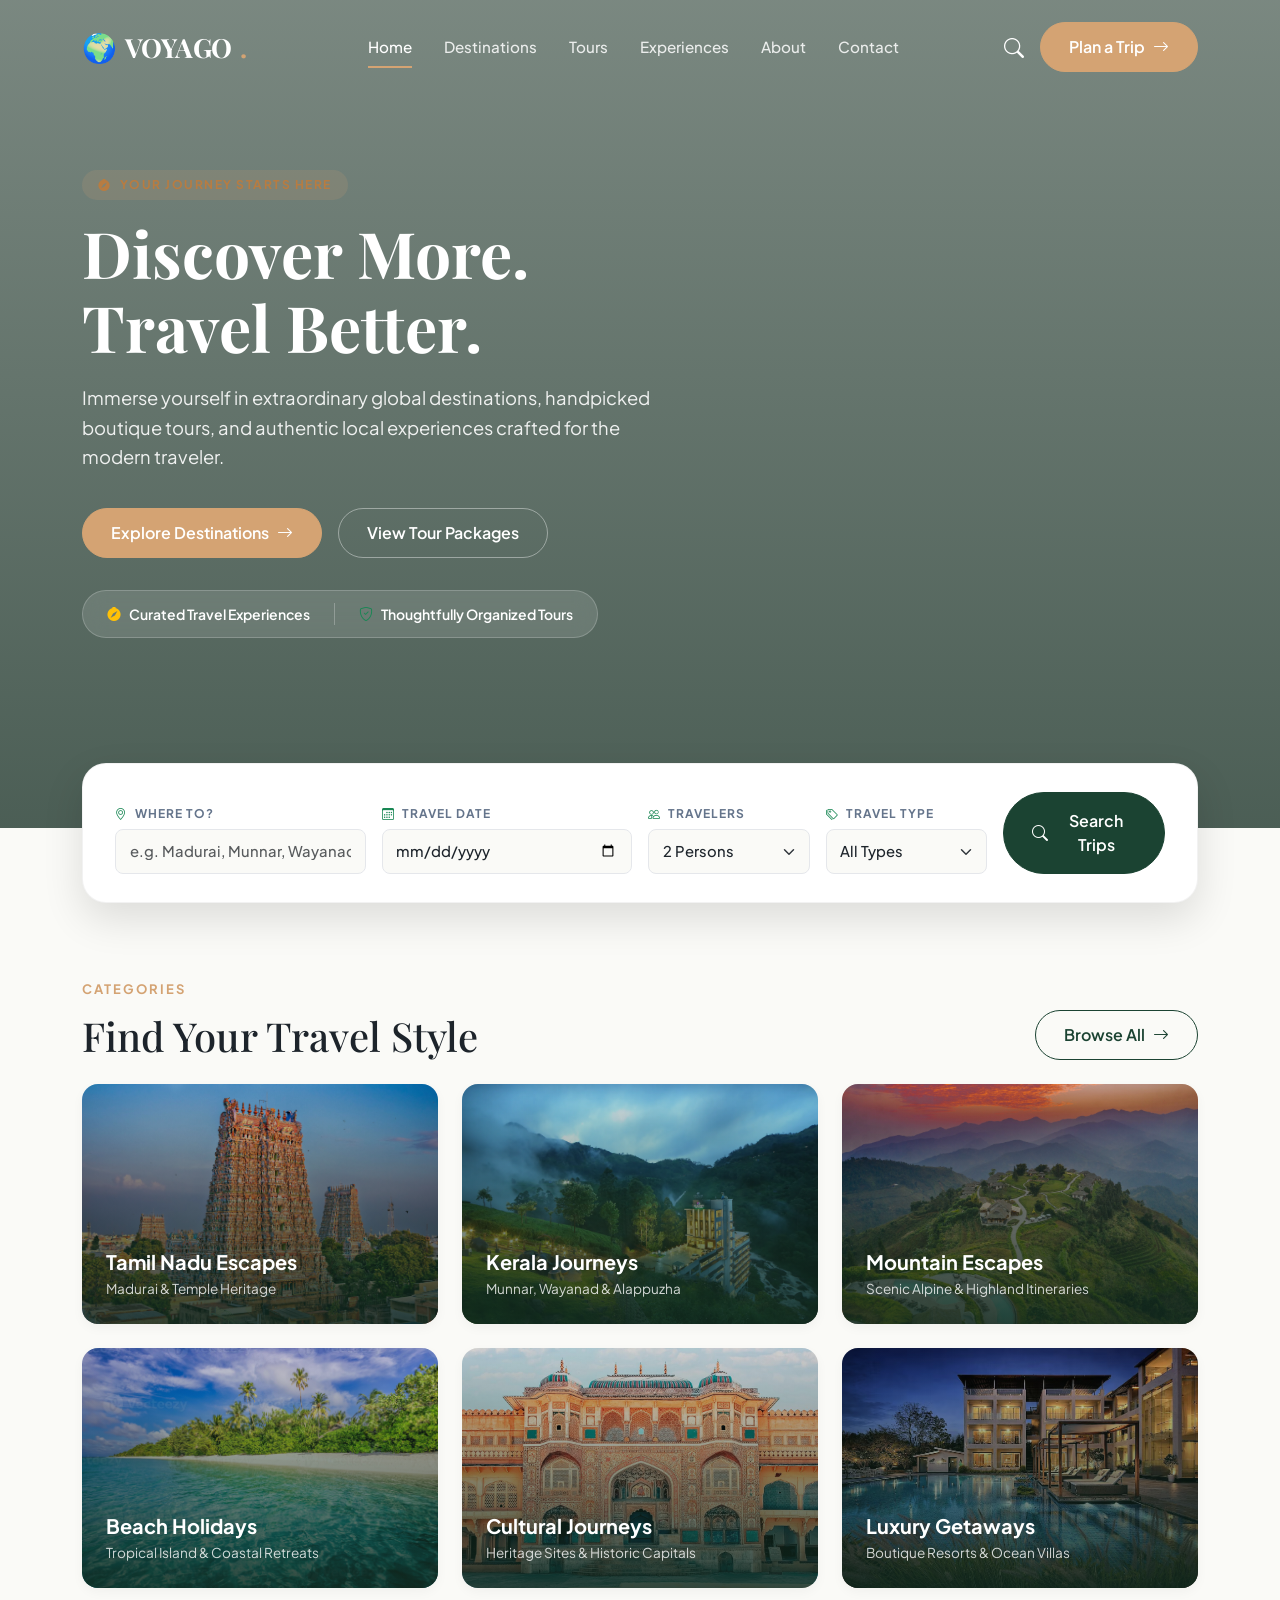
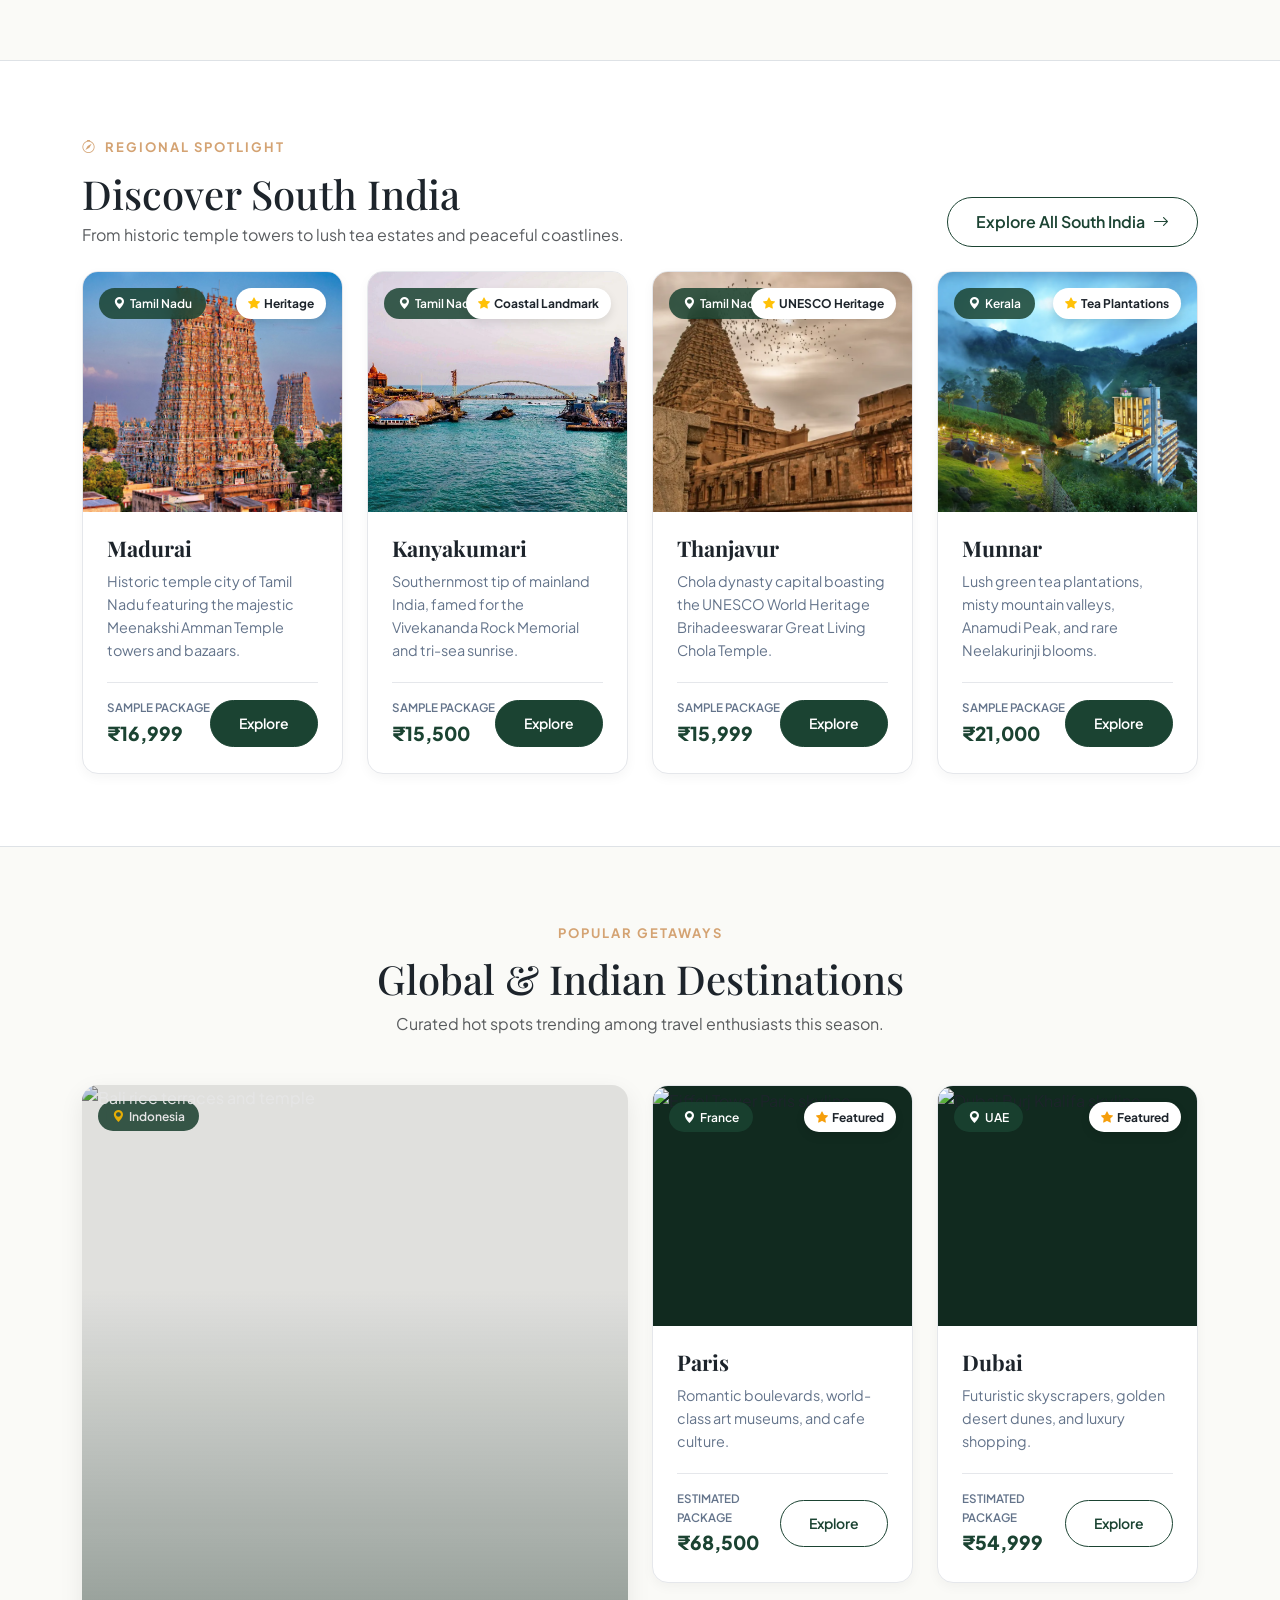
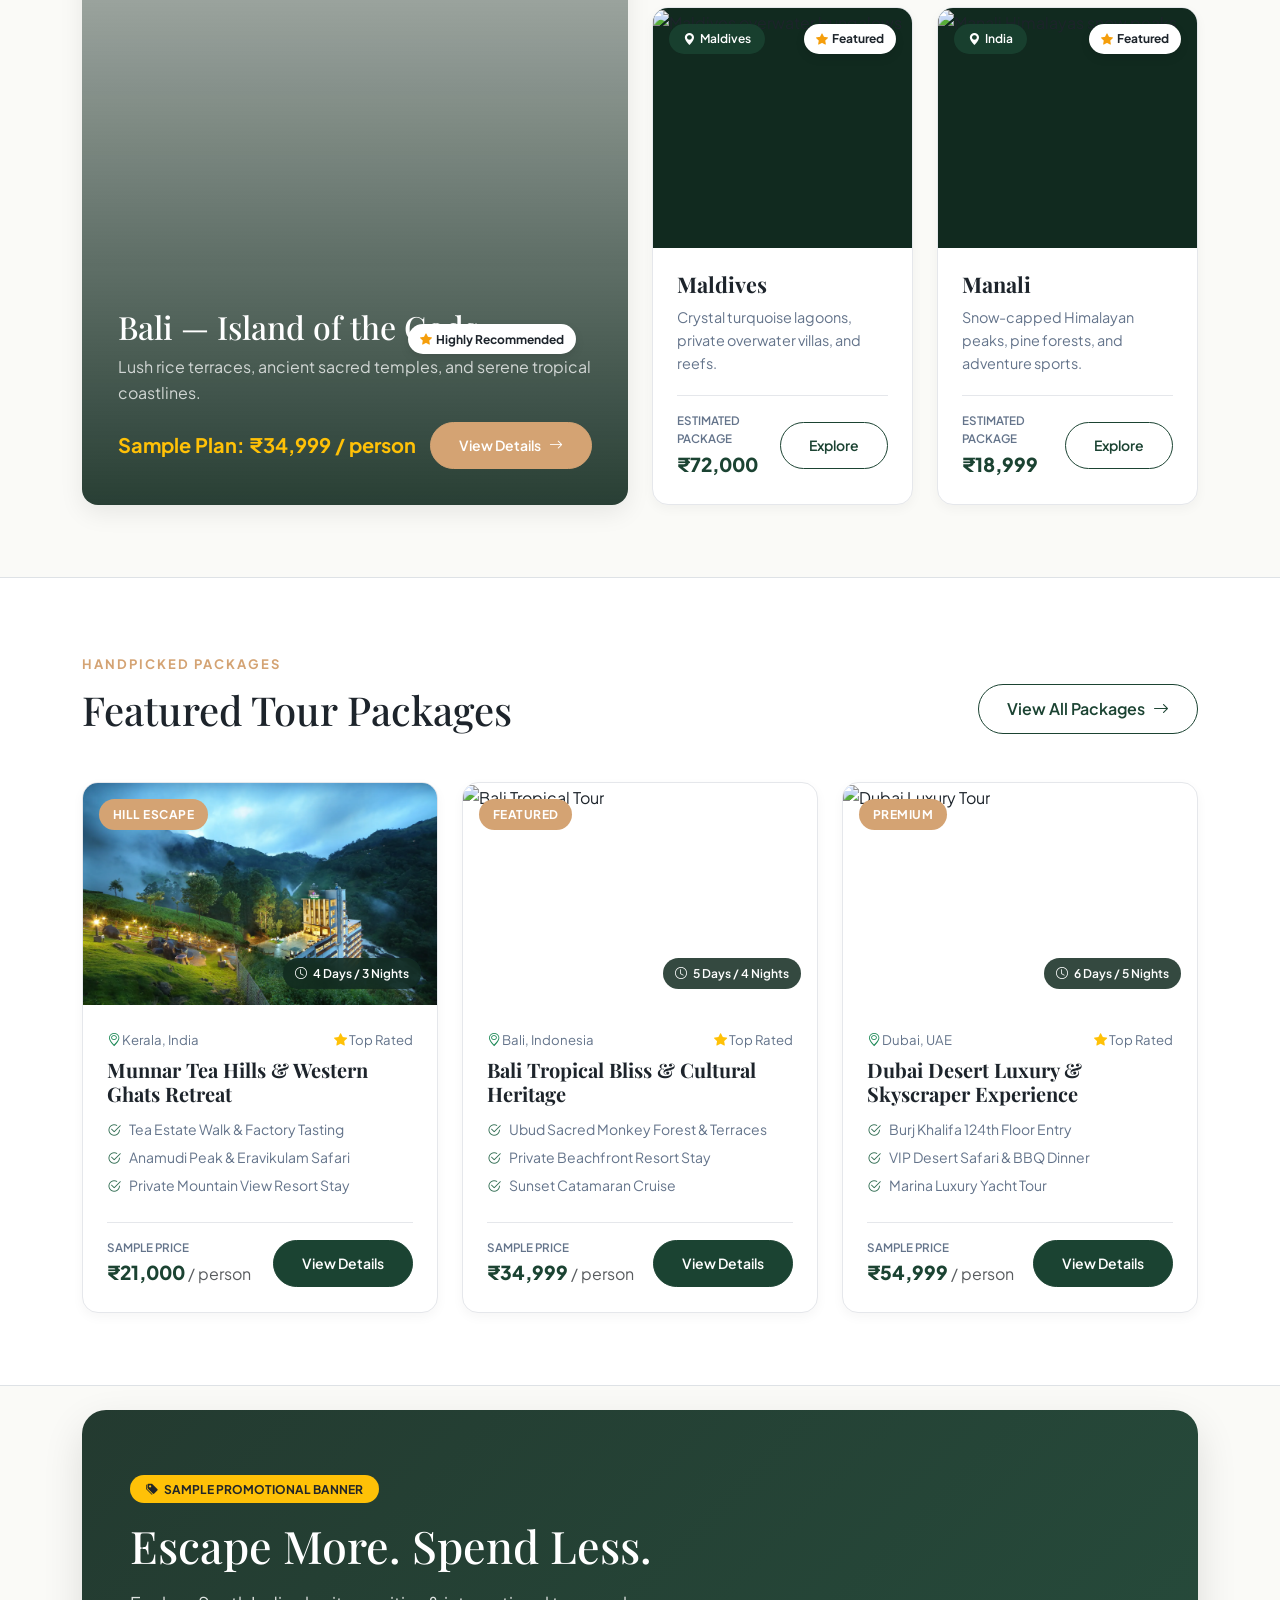
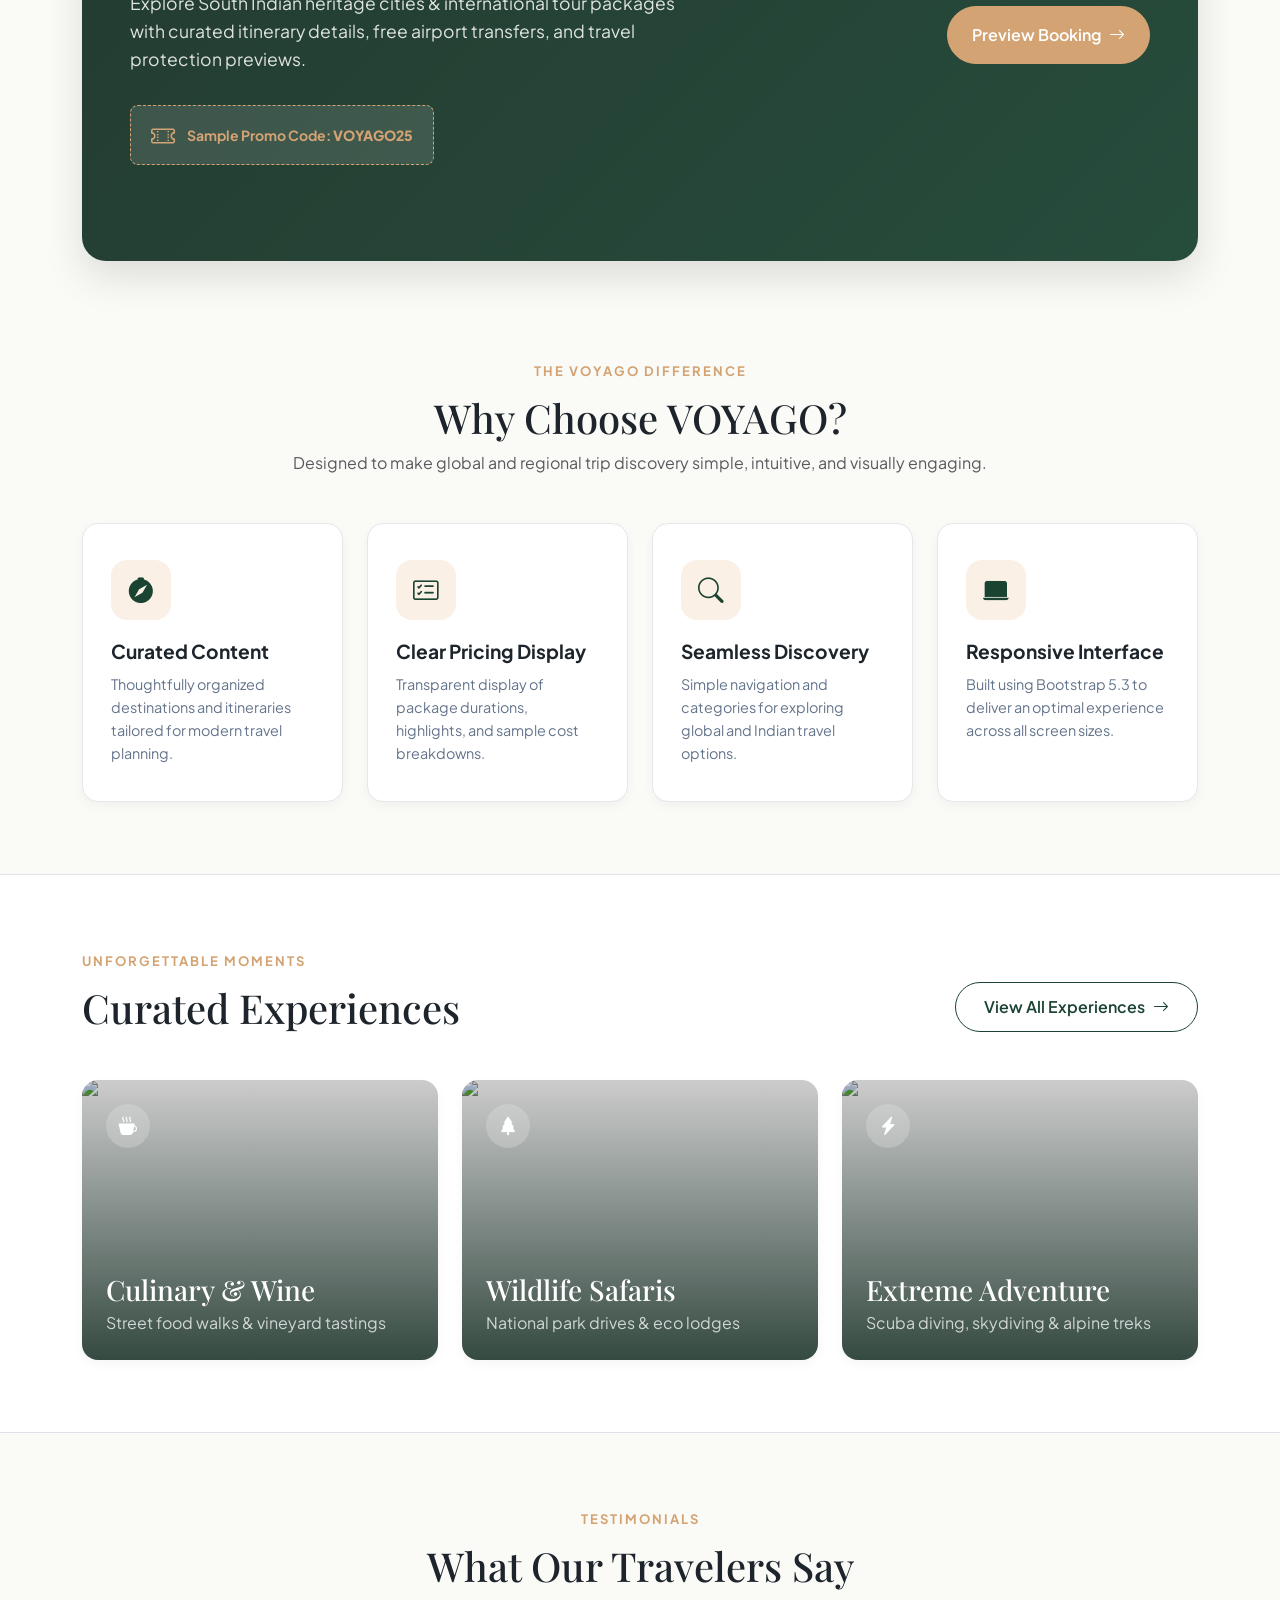
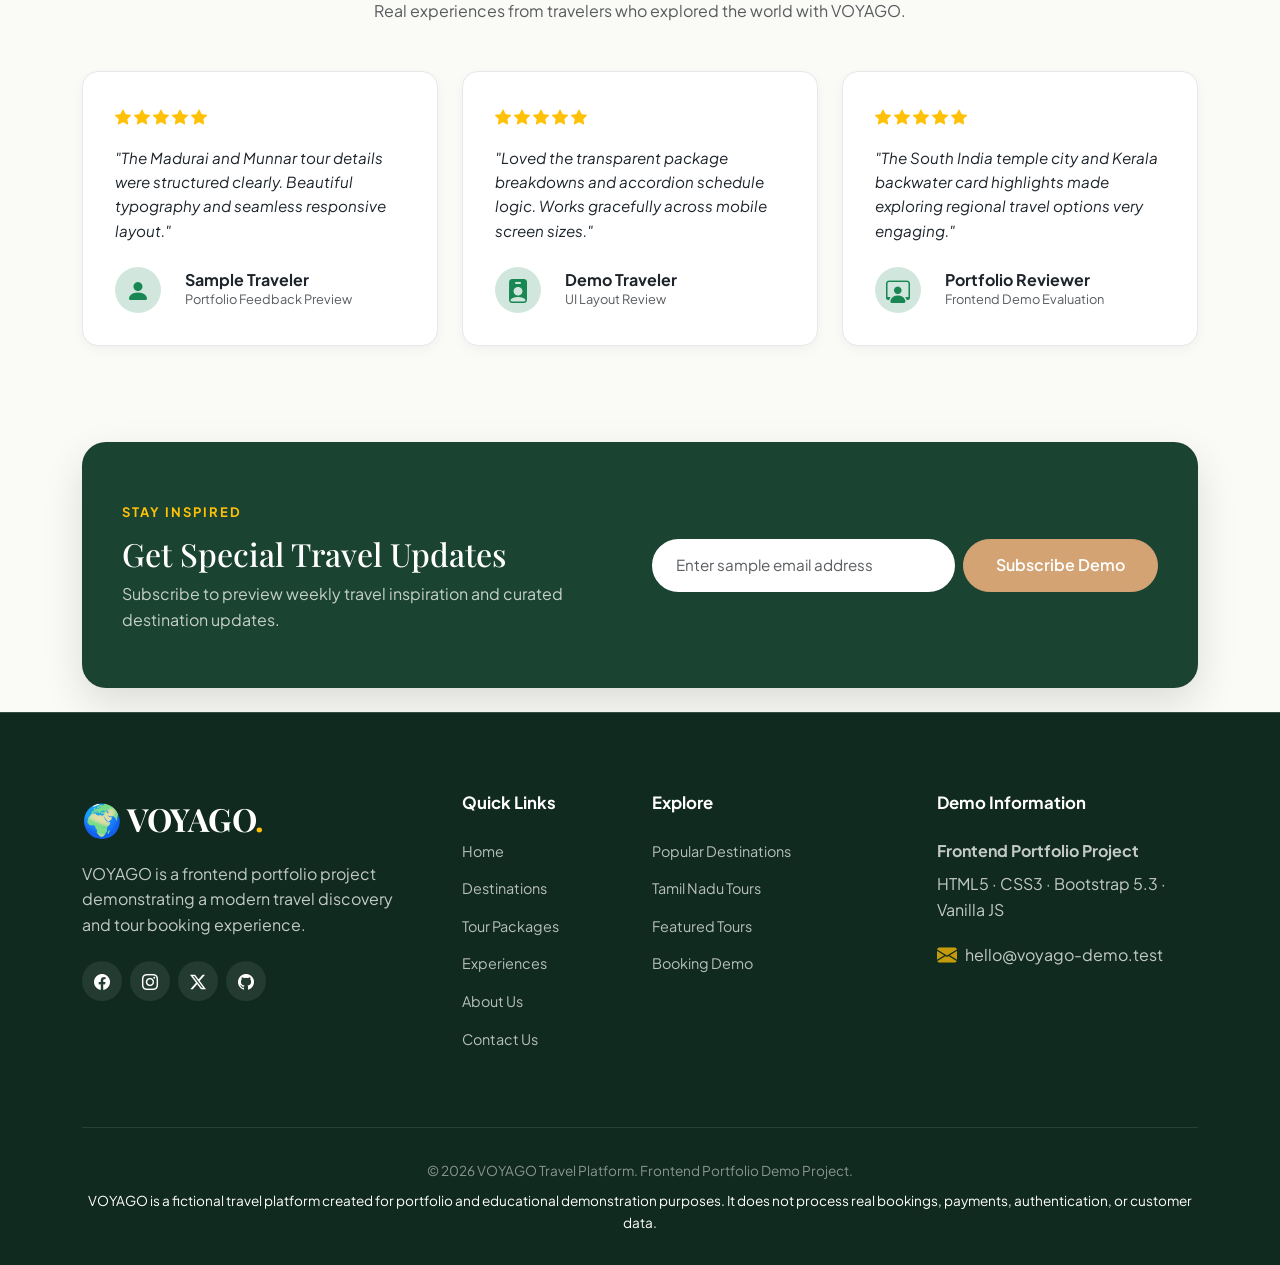
==== index.html @ 7989b88f "Initial commit" ====
<!DOCTYPE html>
<html lang="en">
<head>
  <meta charset="UTF-8">
  <meta name="viewport" content="width=device-width, initial-scale=1.0">
  <title>VOYAGO — Discover More. Travel Better.</title>
  <meta name="description" content="Voyago is a modern travel & tour booking platform frontend demo offering handpicked destinations, curated tour packages, and experiences worldwide.">
  
  <!-- Bootstrap 5.3 CSS -->
  <link href="https://cdn.jsdelivr.net/npm/bootstrap@5.3.2/dist/css/bootstrap.min.css" rel="stylesheet">
  <!-- Bootstrap Icons -->
  <link href="https://cdn.jsdelivr.net/npm/bootstrap-icons@1.11.2/font/bootstrap-icons.min.css" rel="stylesheet">
  <!-- Custom Voyago CSS -->
  <link rel="stylesheet" href="css/style.css">
</head>
<body>

  <!-- ==========================================
       1. NAVBAR (Sticky & Glassmorphic)
       ========================================== -->
  <nav class="navbar navbar-expand-lg navbar-dark navbar-voyago fixed-top" id="mainNavbar">
    <div class="container">
      <a class="navbar-brand d-flex align-items-center gap-2" href="index.html">
        <span class="fs-3">🌍</span> VOYAGO<span>.</span>
      </a>
      
      <button class="navbar-toggler" type="button" data-bs-toggle="collapse" data-bs-target="#navbarContent" 
              aria-controls="navbarContent" aria-expanded="false" aria-label="Toggle navigation">
        <i class="bi bi-list fs-2"></i>
      </button>
      
      <div class="collapse navbar-collapse" id="navbarContent">
        <ul class="navbar-nav mx-auto mb-2 mb-lg-0 align-items-lg-center">
          <li class="nav-item">
            <a class="nav-link active" href="index.html">Home</a>
          </li>
          <li class="nav-item">
            <a class="nav-link" href="destinations.html">Destinations</a>
          </li>
          <li class="nav-item">
            <a class="nav-link" href="tours.html">Tours</a>
          </li>
          <li class="nav-item">
            <a class="nav-link" href="experiences.html">Experiences</a>
          </li>
          <li class="nav-item">
            <a class="nav-link" href="about.html">About</a>
          </li>
          <li class="nav-item">
            <a class="nav-link" href="contact.html">Contact</a>
          </li>
        </ul>
        
        <div class="d-flex align-items-center gap-3">
          <a href="tours.html" class="text-white text-decoration-none d-none d-xl-block" aria-label="Quick Search">
            <i class="bi bi-search fs-5"></i>
          </a>
          <a href="booking.html" class="btn btn-vy-accent">Plan a Trip <i class="bi bi-arrow-right"></i></a>
        </div>
      </div>
    </div>
  </nav>

  <!-- ==========================================
       2. HERO SECTION
       ========================================== -->
  <header class="hero-section">
    <div class="container">
      <div class="row align-items-center">
        <div class="col-lg-8 text-start hero-content">
          <span class="eyebrow-badge">
            <i class="bi bi-compass-fill"></i> YOUR JOURNEY STARTS HERE
          </span>
          <h1>Discover More.<br>Travel Better.</h1>
          <p>
            Immerse yourself in extraordinary global destinations, handpicked boutique tours, 
            and authentic local experiences crafted for the modern traveler.
          </p>
          <div class="d-flex flex-wrap gap-3">
            <a href="destinations.html" class="btn btn-vy-accent">
              Explore Destinations <i class="bi bi-arrow-right"></i>
            </a>
            <a href="tours.html" class="btn btn-vy-outline">
              View Tour Packages
            </a>
          </div>
          
          <div class="hero-stats-pill">
            <div class="hero-stat-item">
              <i class="bi bi-compass-fill text-warning"></i>
              <span>Curated Travel Experiences</span>
            </div>
            <div class="vr bg-white opacity-25"></div>
            <div class="hero-stat-item">
              <i class="bi bi-shield-check text-success"></i>
              <span>Thoughtfully Organized Tours</span>
            </div>
          </div>
        </div>
      </div>
    </div>
  </header>

  <!-- ==========================================
       3. FLOATING SEARCH PANEL
       ========================================== -->
  <div class="container search-panel-wrapper">
    <div class="search-panel-card">
      <form id="heroSearchForm" class="needs-validation" novalidate>
        <div class="row g-3 align-items-end">
          <div class="col-lg-3 col-md-6 search-input-group">
            <label for="searchDestination"><i class="bi bi-geo-alt me-1 text-success"></i> Where to?</label>
            <input type="text" class="form-control" id="searchDestination" placeholder="e.g. Madurai, Munnar, Wayanad, Delhi, Bali" required>
            <div class="invalid-feedback">Please enter a destination to search.</div>
          </div>
          
          <div class="col-lg-3 col-md-6 search-input-group">
            <label for="searchDate"><i class="bi bi-calendar3 me-1 text-success"></i> Travel Date</label>
            <input type="date" class="form-control" id="searchDate">
          </div>
          
          <div class="col-lg-2 col-md-6 search-input-group">
            <label for="searchTravelers"><i class="bi bi-people me-1 text-success"></i> Travelers</label>
            <select class="form-select" id="searchTravelers">
              <option value="1">1 Person</option>
              <option value="2" selected>2 Persons</option>
              <option value="3-5">3–5 Persons</option>
              <option value="6+">Group (6+)</option>
            </select>
          </div>
          
          <div class="col-lg-2 col-md-6 search-input-group">
            <label for="searchCategory"><i class="bi bi-tags me-1 text-success"></i> Travel Type</label>
            <select class="form-select" id="searchCategory">
              <option value="all">All Types</option>
              <option value="tamil-nadu">Tamil Nadu</option>
              <option value="kerala">Kerala</option>
              <option value="beach">Beach Holiday</option>
              <option value="mountain">Mountain Escape</option>
              <option value="cultural">Cultural</option>
            </select>
          </div>
          
          <div class="col-lg-2 col-12">
            <button type="submit" class="btn btn-vy-primary w-100 py-3 justify-content-center">
              <i class="bi bi-search"></i> Search Trips
            </button>
          </div>
        </div>
      </form>
    </div>
  </div>

  <main>
    <!-- ==========================================
         4. QUICK TRAVEL CATEGORIES
         ========================================== -->
    <section class="py-5">
      <div class="container py-4">
        <div class="d-flex flex-column flex-md-row justify-content-between align-items-start align-items-md-end mb-4 gap-3">
          <div>
            <span class="eyebrow-text">CATEGORIES</span>
            <h2 class="mb-0 fs-1">Find Your Travel Style</h2>
          </div>
          <a href="destinations.html" class="btn btn-vy-outline-dark">Browse All <i class="bi bi-arrow-right"></i></a>
        </div>
        
        <div class="row g-4">
          <div class="col-lg-4 col-md-6">
            <a href="destinations.html?category=tamil-nadu" class="category-card">
              <img src="images/Madurai.avif" alt="Tamil Nadu Temple Architecture" onerror="this.onerror=null; this.src='images/Madurai.avif';">
              <div class="category-card-content">
                <h4>Tamil Nadu Escapes</h4>
                <p>Madurai & Temple Heritage</p>
              </div>
            </a>
          </div>

          <div class="col-lg-4 col-md-6">
            <a href="destinations.html?category=kerala" class="category-card">
              <img src="images/Munnar.webp" alt="Kerala Backwaters and Tea Hills" onerror="this.onerror=null; this.src='images/Munnar.webp';">
              <div class="category-card-content">
                <h4>Kerala Journeys</h4>
                <p>Munnar, Wayanad & Alappuzha</p>
              </div>
            </a>
          </div>

          <div class="col-lg-4 col-md-6">
            <a href="destinations.html?category=mountain" class="category-card">
              <img src="images/Mountain Escapes.jpeg" alt="Mountain Escape scenery" onerror="this.onerror=null; this.src='images/Mountain Escapes.jpeg';">
              <div class="category-card-content">
                <h4>Mountain Escapes</h4>
                <p>Scenic Alpine & Highland Itineraries</p>
              </div>
            </a>
          </div>
          
          <div class="col-lg-4 col-md-6">
            <a href="destinations.html?category=beach" class="category-card">
              <img src="images/Beach Holidays.jpg" alt="Tropical Beach Holidays" onerror="this.onerror=null; this.src='images/Beach Holidays.jpg';">
              <div class="category-card-content">
                <h4>Beach Holidays</h4>
                <p>Tropical Island & Coastal Retreats</p>
              </div>
            </a>
          </div>
          
          <div class="col-lg-4 col-md-6">
            <a href="destinations.html?category=cultural" class="category-card">
              <img src="images/Cultural Journeys.jpg" alt="Cultural Journeys and temples" onerror="this.onerror=null; this.src='images/Cultural Journeys.jpg';">
              <div class="category-card-content">
                <h4>Cultural Journeys</h4>
                <p>Heritage Sites & Historic Capitals</p>
              </div>
            </a>
          </div>
          
          <div class="col-lg-4 col-md-6">
            <a href="destinations.html?category=luxury" class="category-card">
              <img src="images/Luxury Getaways.avif" alt="Luxury Getaways resort pool" onerror="this.onerror=null; this.src='images/Luxury Getaways.avif';">
              <div class="category-card-content">
                <h4>Luxury Getaways</h4>
                <p>Boutique Resorts & Ocean Villas</p>
              </div>
            </a>
          </div>
        </div>
      </div>
    </section>

    <!-- ==========================================
         5. DISCOVER SOUTH INDIA SECTION
         ========================================== -->
    <section class="py-5 bg-white border-top border-bottom">
      <div class="container py-4">
        <div class="d-flex flex-column flex-md-row justify-content-between align-items-start align-items-md-end mb-4 gap-3">
          <div>
            <span class="eyebrow-text"><i class="bi bi-compass me-1"></i> REGIONAL SPOTLIGHT</span>
            <h2 class="mb-1 fs-1">Discover South India</h2>
            <p class="text-muted mb-0">From historic temple towers to lush tea estates and peaceful coastlines.</p>
          </div>
          <a href="destinations.html?category=tamil-nadu" class="btn btn-vy-outline-dark">Explore All South India <i class="bi bi-arrow-right"></i></a>
        </div>

        <div class="row g-4" id="spotlightGrid">
          <!-- Spotlight Cards dynamically rendered from DESTINATIONS_DATA in js/script.js -->
        </div>
      </div>
    </section>

    <!-- ==========================================
         6. POPULAR DESTINATIONS
         ========================================== -->
    <section class="py-5">
      <div class="container py-4">
        <div class="text-center max-w-600 mx-auto mb-5">
          <span class="eyebrow-text">POPULAR GETAWAYS</span>
          <h2 class="fs-1">Global & Indian Destinations</h2>
          <p class="text-muted">Curated hot spots trending among travel enthusiasts this season.</p>
        </div>
        
        <div class="row g-4">
          <!-- Featured Large Card (Bali) -->
          <div class="col-lg-6">
            <div class="destination-card-featured">
              <img src="https://images.unsplash.com/photo-1537996194471-e657df975ab4?auto=format&fit=crop&w=1000&q=80" alt="Bali rice terraces and temple" onerror="this.onerror=null; this.src='https://images.unsplash.com/photo-1537996194471-e657df975ab4?auto=format&fit=crop&w=800&q=80';">
              <span class="badge-location"><i class="bi bi-geo-alt-fill text-warning"></i> Indonesia</span>
              <div class="destination-featured-content">
                <div class="badge-rating mb-2">
                  <i class="bi bi-star-fill"></i> Highly Recommended
                </div>
                <h3 class="fs-2 text-white mb-2 font-serif">Bali — Island of the Gods</h3>
                <p class="text-white opacity-75 mb-3">Lush rice terraces, ancient sacred temples, and serene tropical coastlines.</p>
                <div class="d-flex justify-content-between align-items-center">
                  <span class="fs-5 text-warning fw-bold">Sample Plan: ₹34,999 / person</span>
                  <a href="destination-details.html?name=Bali" class="btn btn-sm btn-vy-accent">View Details <i class="bi bi-arrow-right"></i></a>
                </div>
              </div>
            </div>
          </div>
          
          <!-- Smaller Cards Grid -->
          <div class="col-lg-6">
            <div class="row g-4">
              <!-- Paris -->
              <div class="col-sm-6">
                <div class="destination-card">
                  <div class="destination-img-wrapper">
                    <img src="https://images.unsplash.com/photo-1502602898657-3e91760cbb34?auto=format&fit=crop&w=600&q=80" alt="Eiffel Tower Paris skyline" onerror="this.onerror=null; this.src='https://images.unsplash.com/photo-1502602898657-3e91760cbb34?auto=format&fit=crop&w=800&q=80';">
                    <span class="badge-location"><i class="bi bi-geo-alt-fill"></i> France</span>
                    <span class="badge-rating"><i class="bi bi-star-fill"></i> Featured</span>
                  </div>
                  <div class="destination-card-body">
                    <h3>Paris</h3>
                    <p>Romantic boulevards, world-class art museums, and cafe culture.</p>
                    <div class="destination-card-footer">
                      <div class="price-tag">
                        <span class="label">Estimated Package</span>
                        <span class="amount">₹68,500</span>
                      </div>
                      <a href="destination-details.html?name=Paris" class="btn btn-sm btn-vy-outline-dark">Explore</a>
                    </div>
                  </div>
                </div>
              </div>
              
              <!-- Dubai -->
              <div class="col-sm-6">
                <div class="destination-card">
                  <div class="destination-img-wrapper">
                    <img src="https://images.unsplash.com/photo-1512453979798-5ea266f8880c?auto=format&fit=crop&w=600&q=80" alt="Dubai Burj Khalifa skyline" onerror="this.onerror=null; this.src='https://images.unsplash.com/photo-1512453979798-5ea266f8880c?auto=format&fit=crop&w=800&q=80';">
                    <span class="badge-location"><i class="bi bi-geo-alt-fill"></i> UAE</span>
                    <span class="badge-rating"><i class="bi bi-star-fill"></i> Featured</span>
                  </div>
                  <div class="destination-card-body">
                    <h3>Dubai</h3>
                    <p>Futuristic skyscrapers, golden desert dunes, and luxury shopping.</p>
                    <div class="destination-card-footer">
                      <div class="price-tag">
                        <span class="label">Estimated Package</span>
                        <span class="amount">₹54,999</span>
                      </div>
                      <a href="destination-details.html?name=Dubai" class="btn btn-sm btn-vy-outline-dark">Explore</a>
                    </div>
                  </div>
                </div>
              </div>

              <!-- Maldives -->
              <div class="col-sm-6">
                <div class="destination-card">
                  <div class="destination-img-wrapper">
                    <img src="https://images.unsplash.com/photo-1514282401047-d79a71a590e8?auto=format&fit=crop&w=600&q=80" alt="Maldives overwater bungalows" onerror="this.onerror=null; this.src='https://images.unsplash.com/photo-1514282401047-d79a71a590e8?auto=format&fit=crop&w=800&q=80';">
                    <span class="badge-location"><i class="bi bi-geo-alt-fill"></i> Maldives</span>
                    <span class="badge-rating"><i class="bi bi-star-fill"></i> Featured</span>
                  </div>
                  <div class="destination-card-body">
                    <h3>Maldives</h3>
                    <p>Crystal turquoise lagoons, private overwater villas, and reefs.</p>
                    <div class="destination-card-footer">
                      <div class="price-tag">
                        <span class="label">Estimated Package</span>
                        <span class="amount">₹72,000</span>
                      </div>
                      <a href="destination-details.html?name=Maldives" class="btn btn-sm btn-vy-outline-dark">Explore</a>
                    </div>
                  </div>
                </div>
              </div>

              <!-- Manali -->
              <div class="col-sm-6">
                <div class="destination-card">
                  <div class="destination-img-wrapper">
                    <img src="https://images.unsplash.com/photo-1626621341517-bbf3d9990a23?auto=format&fit=crop&w=600&q=80" alt="Manali Himalayas snow peaks" onerror="this.onerror=null; this.src='https://images.unsplash.com/photo-1626621341517-bbf3d9990a23?auto=format&fit=crop&w=800&q=80';">
                    <span class="badge-location"><i class="bi bi-geo-alt-fill"></i> India</span>
                    <span class="badge-rating"><i class="bi bi-star-fill"></i> Featured</span>
                  </div>
                  <div class="destination-card-body">
                    <h3>Manali</h3>
                    <p>Snow-capped Himalayan peaks, pine forests, and adventure sports.</p>
                    <div class="destination-card-footer">
                      <div class="price-tag">
                        <span class="label">Estimated Package</span>
                        <span class="amount">₹18,999</span>
                      </div>
                      <a href="destination-details.html?name=Manali" class="btn btn-sm btn-vy-outline-dark">Explore</a>
                    </div>
                  </div>
                </div>
              </div>

            </div>
          </div>
        </div>
      </div>
    </section>

    <!-- ==========================================
         7. FEATURED TOUR PACKAGES
         ========================================== -->
    <section class="py-5 bg-white border-top border-bottom">
      <div class="container py-4">
        <div class="d-flex flex-column flex-md-row justify-content-between align-items-start align-items-md-end mb-5 gap-3">
          <div>
            <span class="eyebrow-text">HANDPICKED PACKAGES</span>
            <h2 class="mb-0 fs-1">Featured Tour Packages</h2>
          </div>
          <a href="tours.html" class="btn btn-vy-outline-dark">View All Packages <i class="bi bi-arrow-right"></i></a>
        </div>
        
        <div class="row g-4">
          <!-- Tour Card 1 -->
          <div class="col-lg-4 col-md-6">
            <div class="tour-card">
              <div class="tour-img-wrapper">
                <img src="images/Munnar.webp" alt="Munnar Tea Plantations Tour">
                <span class="tour-badge-offer">Hill Escape</span>
                <span class="tour-badge-duration"><i class="bi bi-clock"></i> 4 Days / 3 Nights</span>
              </div>
              <div class="tour-card-body">
                <div class="tour-meta">
                  <span><i class="bi bi-geo-alt text-success"></i> Kerala, India</span>
                  <span><i class="bi bi-star-fill text-warning"></i> Top Rated</span>
                </div>
                <h3 class="tour-title">Munnar Tea Hills & Western Ghats Retreat</h3>
                <ul class="tour-highlights-list">
                  <li><i class="bi bi-check2-circle"></i> Tea Estate Walk & Factory Tasting</li>
                  <li><i class="bi bi-check2-circle"></i> Anamudi Peak & Eravikulam Safari</li>
                  <li><i class="bi bi-check2-circle"></i> Private Mountain View Resort Stay</li>
                </ul>
                <div class="destination-card-footer">
                  <div class="price-tag">
                    <span class="label">Sample Price</span>
                    <span class="amount">₹21,000 <small class="fw-normal text-muted fs-6">/ person</small></span>
                  </div>
                  <a href="tour-details.html" class="btn btn-sm btn-vy-primary">View Details</a>
                </div>
              </div>
            </div>
          </div>
          
          <!-- Tour Card 2 -->
          <div class="col-lg-4 col-md-6">
            <div class="tour-card">
              <div class="tour-img-wrapper">
                <img src="https://images.unsplash.com/photo-1518548419970-58e3b4079ab2?auto=format&fit=crop&w=800&q=80" alt="Bali Tropical Tour">
                <span class="tour-badge-offer">Featured</span>
                <span class="tour-badge-duration"><i class="bi bi-clock"></i> 5 Days / 4 Nights</span>
              </div>
              <div class="tour-card-body">
                <div class="tour-meta">
                  <span><i class="bi bi-geo-alt text-success"></i> Bali, Indonesia</span>
                  <span><i class="bi bi-star-fill text-warning"></i> Top Rated</span>
                </div>
                <h3 class="tour-title">Bali Tropical Bliss & Cultural Heritage</h3>
                <ul class="tour-highlights-list">
                  <li><i class="bi bi-check2-circle"></i> Ubud Sacred Monkey Forest & Terraces</li>
                  <li><i class="bi bi-check2-circle"></i> Private Beachfront Resort Stay</li>
                  <li><i class="bi bi-check2-circle"></i> Sunset Catamaran Cruise</li>
                </ul>
                <div class="destination-card-footer">
                  <div class="price-tag">
                    <span class="label">Sample Price</span>
                    <span class="amount">₹34,999 <small class="fw-normal text-muted fs-6">/ person</small></span>
                  </div>
                  <a href="tour-details.html" class="btn btn-sm btn-vy-primary">View Details</a>
                </div>
              </div>
            </div>
          </div>

          <!-- Tour Card 3 -->
          <div class="col-lg-4 col-md-6">
            <div class="tour-card">
              <div class="tour-img-wrapper">
                <img src="https://images.unsplash.com/photo-1512453979798-5ea266f8880c?auto=format&fit=crop&w=800&q=80" alt="Dubai Luxury Tour">
                <span class="tour-badge-offer">Premium</span>
                <span class="tour-badge-duration"><i class="bi bi-clock"></i> 6 Days / 5 Nights</span>
              </div>
              <div class="tour-card-body">
                <div class="tour-meta">
                  <span><i class="bi bi-geo-alt text-success"></i> Dubai, UAE</span>
                  <span><i class="bi bi-star-fill text-warning"></i> Top Rated</span>
                </div>
                <h3 class="tour-title">Dubai Desert Luxury & Skyscraper Experience</h3>
                <ul class="tour-highlights-list">
                  <li><i class="bi bi-check2-circle"></i> Burj Khalifa 124th Floor Entry</li>
                  <li><i class="bi bi-check2-circle"></i> VIP Desert Safari & BBQ Dinner</li>
                  <li><i class="bi bi-check2-circle"></i> Marina Luxury Yacht Tour</li>
                </ul>
                <div class="destination-card-footer">
                  <div class="price-tag">
                    <span class="label">Sample Price</span>
                    <span class="amount">₹54,999 <small class="fw-normal text-muted fs-6">/ person</small></span>
                  </div>
                  <a href="tour-details.html" class="btn btn-sm btn-vy-primary">View Details</a>
                </div>
              </div>
            </div>
          </div>
        </div>
      </div>
    </section>

    <!-- ==========================================
         8. SPECIAL OFFER BANNER
         ========================================== -->
    <section class="py-4">
      <div class="container">
        <div class="offer-banner">
          <div class="row align-items-center">
            <div class="col-lg-8">
              <span class="badge bg-warning text-dark px-3 py-2 rounded-pill fw-bold text-uppercase mb-3">
                <i class="bi bi-tags-fill me-1"></i> Sample Promotional Banner
              </span>
              <h2>Escape More. Spend Less.</h2>
              <p>Explore South Indian heritage cities & international tour packages with curated itinerary details, free airport transfers, and travel protection previews.</p>
              <div class="offer-code-box">
                <i class="bi bi-ticket-perforated fs-4"></i>
                <span>Sample Promo Code: <strong>VOYAGO25</strong></span>
              </div>
            </div>
            <div class="col-lg-4 text-lg-end">
              <a href="booking.html" class="btn btn-lg btn-vy-accent px-4 py-3 fs-6">
                Preview Booking <i class="bi bi-arrow-right"></i>
              </a>
            </div>
          </div>
        </div>
      </div>
    </section>

    <!-- ==========================================
         9. WHY VOYAGO (PRODUCT FEATURES)
         ========================================== -->
    <section class="py-5">
      <div class="container py-4">
        <div class="text-center max-w-600 mx-auto mb-5">
          <span class="eyebrow-text">THE VOYAGO DIFFERENCE</span>
          <h2 class="fs-1">Why Choose VOYAGO?</h2>
          <p class="text-muted">Designed to make global and regional trip discovery simple, intuitive, and visually engaging.</p>
        </div>
        
        <div class="row g-4">
          <div class="col-lg-3 col-sm-6">
            <div class="feature-box">
              <div class="feature-icon-wrapper">
                <i class="bi bi-compass-fill"></i>
              </div>
              <h4>Curated Content</h4>
              <p>Thoughtfully organized destinations and itineraries tailored for modern travel planning.</p>
            </div>
          </div>

          <div class="col-lg-3 col-sm-6">
            <div class="feature-box">
              <div class="feature-icon-wrapper">
                <i class="bi bi-card-checklist"></i>
              </div>
              <h4>Clear Pricing Display</h4>
              <p>Transparent display of package durations, highlights, and sample cost breakdowns.</p>
            </div>
          </div>

          <div class="col-lg-3 col-sm-6">
            <div class="feature-box">
              <div class="feature-icon-wrapper">
                <i class="bi bi-search"></i>
              </div>
              <h4>Seamless Discovery</h4>
              <p>Simple navigation and categories for exploring global and Indian travel options.</p>
            </div>
          </div>

          <div class="col-lg-3 col-sm-6">
            <div class="feature-box">
              <div class="feature-icon-wrapper">
                <i class="bi bi-laptop-fill"></i>
              </div>
              <h4>Responsive Interface</h4>
              <p>Built using Bootstrap 5.3 to deliver an optimal experience across all screen sizes.</p>
            </div>
          </div>
        </div>
      </div>
    </section>

    <!-- ==========================================
         10. FEATURED EXPERIENCES
         ========================================== -->
    <section class="py-5 bg-white border-top border-bottom">
      <div class="container py-4">
        <div class="d-flex flex-column flex-md-row justify-content-between align-items-start align-items-md-end mb-5 gap-3">
          <div>
            <span class="eyebrow-text">UNFORGETTABLE MOMENTS</span>
            <h2 class="mb-0 fs-1">Curated Experiences</h2>
          </div>
          <a href="experiences.html" class="btn btn-vy-outline-dark">View All Experiences <i class="bi bi-arrow-right"></i></a>
        </div>
        
        <div class="row g-4">
          <div class="col-lg-4 col-md-6">
            <div class="experience-card">
              <img src="https://images.unsplash.com/photo-1555396273-367ea4eb4db5?auto=format&fit=crop&w=800&q=80" alt="Food and Culture experience">
              <div class="experience-card-top">
                <div class="experience-icon"><i class="bi bi-cup-hot-fill"></i></div>
              </div>
              <div class="experience-card-bottom">
                <h4 class="text-white font-serif mb-1 fs-3">Culinary & Wine</h4>
                <p class="text-white opacity-75 mb-0 fs-6">Street food walks & vineyard tastings</p>
              </div>
            </div>
          </div>

          <div class="col-lg-4 col-md-6">
            <div class="experience-card">
              <img src="https://images.unsplash.com/photo-1516426122078-c23e76319801?auto=format&fit=crop&w=800&q=80" alt="Wildlife Safari experience">
              <div class="experience-card-top">
                <div class="experience-icon"><i class="bi bi-tree-fill"></i></div>
              </div>
              <div class="experience-card-bottom">
                <h4 class="text-white font-serif mb-1 fs-3">Wildlife Safaris</h4>
                <p class="text-white opacity-75 mb-0 fs-6">National park drives & eco lodges</p>
              </div>
            </div>
          </div>

          <div class="col-lg-4 col-md-6">
            <div class="experience-card">
              <img src="https://images.unsplash.com/photo-1522163182402-834f871fd851?auto=format&fit=crop&w=800&q=80" alt="Extreme Adventure sports">
              <div class="experience-card-top">
                <div class="experience-icon"><i class="bi bi-lightning-charge-fill"></i></div>
              </div>
              <div class="experience-card-bottom">
                <h4 class="text-white font-serif mb-1 fs-3">Extreme Adventure</h4>
                <p class="text-white opacity-75 mb-0 fs-6">Scuba diving, skydiving & alpine treks</p>
              </div>
            </div>
          </div>
        </div>
      </div>
    </section>

    <!-- ==========================================
         11. TESTIMONIALS (ABSTRACT AVATARS & SAMPLE FEEDBACK UI)
         ========================================== -->
    <section class="py-5">
      <div class="container py-4">
        <div class="text-center max-w-600 mx-auto mb-5">
          <span class="eyebrow-text">TESTIMONIALS</span>
          <h2 class="fs-1">What Our Travelers Say</h2>
          <p class="text-muted">Real experiences from travelers who explored the world with VOYAGO.</p>
        </div>

        <div class="row g-4">
          <div class="col-lg-4 col-md-6">
            <div class="testimonial-card">
              <div class="mb-3 text-warning">
                <i class="bi bi-star-fill"></i>
                <i class="bi bi-star-fill"></i>
                <i class="bi bi-star-fill"></i>
                <i class="bi bi-star-fill"></i>
                <i class="bi bi-star-fill"></i>
              </div>
              <p class="testimonial-quote">
                "The Madurai and Munnar tour details were structured clearly. Beautiful typography and seamless responsive layout."
              </p>
              <div class="testimonial-author align-items-center">
                <div class="feature-icon-wrapper p-2 rounded-circle bg-success-subtle text-success fs-4 mb-0 me-2 d-flex align-items-center justify-content-center" style="width: 46px; height: 46px;">
                  <i class="bi bi-person-fill"></i>
                </div>
                <div class="author-info">
                  <h5 class="mb-0 fs-6">Sample Traveler</h5>
                  <p class="text-muted fs-7 mb-0">Portfolio Feedback Preview</p>
                </div>
              </div>
            </div>
          </div>

          <div class="col-lg-4 col-md-6">
            <div class="testimonial-card">
              <div class="mb-3 text-warning">
                <i class="bi bi-star-fill"></i>
                <i class="bi bi-star-fill"></i>
                <i class="bi bi-star-fill"></i>
                <i class="bi bi-star-fill"></i>
                <i class="bi bi-star-fill"></i>
              </div>
              <p class="testimonial-quote">
                "Loved the transparent package breakdowns and accordion schedule logic. Works gracefully across mobile screen sizes."
              </p>
              <div class="testimonial-author align-items-center">
                <div class="feature-icon-wrapper p-2 rounded-circle bg-success-subtle text-success fs-4 mb-0 me-2 d-flex align-items-center justify-content-center" style="width: 46px; height: 46px;">
                  <i class="bi bi-person-badge-fill"></i>
                </div>
                <div class="author-info">
                  <h5 class="mb-0 fs-6">Demo Traveler</h5>
                  <p class="text-muted fs-7 mb-0">UI Layout Review</p>
                </div>
              </div>
            </div>
          </div>

          <div class="col-lg-4 col-md-6">
            <div class="testimonial-card">
              <div class="mb-3 text-warning">
                <i class="bi bi-star-fill"></i>
                <i class="bi bi-star-fill"></i>
                <i class="bi bi-star-fill"></i>
                <i class="bi bi-star-fill"></i>
                <i class="bi bi-star-fill"></i>
              </div>
              <p class="testimonial-quote">
                "The South India temple city and Kerala backwater card highlights made exploring regional travel options very engaging."
              </p>
              <div class="testimonial-author align-items-center">
                <div class="feature-icon-wrapper p-2 rounded-circle bg-success-subtle text-success fs-4 mb-0 me-2 d-flex align-items-center justify-content-center" style="width: 46px; height: 46px;">
                  <i class="bi bi-person-workspace"></i>
                </div>
                <div class="author-info">
                  <h5 class="mb-0 fs-6">Portfolio Reviewer</h5>
                  <p class="text-muted fs-7 mb-0">Frontend Demo Evaluation</p>
                </div>
              </div>
            </div>
          </div>
        </div>
      </div>
    </section>

    <!-- ==========================================
         12. NEWSLETTER & FOOTER
         ========================================== -->
    <section class="py-4">
      <div class="container">
        <div class="newsletter-box">
          <div class="row align-items-center">
            <div class="col-lg-6 mb-4 mb-lg-0">
              <span class="eyebrow-text text-warning">STAY INSPIRED</span>
              <h2 class="fs-2 mb-2">Get Special Travel Updates</h2>
              <p class="text-white opacity-75 mb-0">Subscribe to preview weekly travel inspiration and curated destination updates.</p>
            </div>
            <div class="col-lg-6">
              <form class="newsletter-form d-flex flex-column flex-sm-row gap-2">
                <input type="email" class="form-control" placeholder="Enter sample email address" required>
                <button type="submit" class="btn btn-vy-accent text-nowrap">
                  Subscribe Demo
                </button>
              </form>
            </div>
          </div>
        </div>
      </div>
    </section>
  </main>

  <!-- FOOTER -->
  <footer class="site-footer">
    <div class="container">
      <div class="row g-4">
        <div class="col-lg-4 col-md-6 mb-4 mb-lg-0">
          <a href="index.html" class="navbar-brand text-white fs-2 fw-bold font-serif mb-3 d-inline-block">
            🌍 VOYAGO<span class="text-warning">.</span>
          </a>
          <p class="text-white opacity-75 pe-lg-4 mb-4">
            VOYAGO is a frontend portfolio project demonstrating a modern travel discovery and tour booking experience.
          </p>
          <div class="d-flex gap-2">
            <a href="#" class="social-icon-btn" aria-label="Facebook"><i class="bi bi-facebook"></i></a>
            <a href="#" class="social-icon-btn" aria-label="Instagram"><i class="bi bi-instagram"></i></a>
            <a href="#" class="social-icon-btn" aria-label="Twitter"><i class="bi bi-twitter-x"></i></a>
            <a href="#" class="social-icon-btn" aria-label="GitHub"><i class="bi bi-github"></i></a>
          </div>
        </div>

        <div class="col-lg-2 col-md-6 mb-4 mb-lg-0">
          <h5>Quick Links</h5>
          <ul class="footer-links">
            <li><a href="index.html">Home</a></li>
            <li><a href="destinations.html">Destinations</a></li>
            <li><a href="tours.html">Tour Packages</a></li>
            <li><a href="experiences.html">Experiences</a></li>
            <li><a href="about.html">About Us</a></li>
            <li><a href="contact.html">Contact Us</a></li>
          </ul>
        </div>

        <div class="col-lg-3 col-md-6 mb-4 mb-lg-0">
          <h5>Explore</h5>
          <ul class="footer-links">
            <li><a href="destinations.html">Popular Destinations</a></li>
            <li><a href="destinations.html?category=tamil-nadu">Tamil Nadu Tours</a></li>
            <li><a href="tours.html">Featured Tours</a></li>
            <li><a href="booking.html">Booking Demo</a></li>
          </ul>
        </div>

        <div class="col-lg-3 col-md-6">
          <h5>Demo Information</h5>
          <ul class="footer-links text-white opacity-75">
            <li class="mb-2"><strong>Frontend Portfolio Project</strong></li>
            <li class="mb-2">HTML5 · CSS3 · Bootstrap 5.3 · Vanilla JS</li>
            <li class="d-flex align-items-center gap-2 mt-3">
              <i class="bi bi-envelope-fill text-warning fs-5"></i>
              <span>hello@voyago-demo.test</span>
            </li>
          </ul>
        </div>
      </div>

      <div class="footer-bottom text-center">
        <p class="mb-2 text-white opacity-50">&copy; 2026 VOYAGO Travel Platform. Frontend Portfolio Demo Project.</p>
        <p class="mb-0 text-white opacity-40 fs-7">
          VOYAGO is a fictional travel platform created for portfolio and educational demonstration purposes. It does not process real bookings, payments, authentication, or customer data.
        </p>
      </div>
    </div>
  </footer>

  <!-- Bootstrap 5.3 JS Bundle -->
  <script src="https://cdn.jsdelivr.net/npm/bootstrap@5.3.2/dist/bootstrap.bundle.min.js"></script>
  <!-- Custom Voyago JS -->
  <script src="js/script.js"></script>
</body>
</html>
---- css/style.css ----
/* ==========================================================================
   VOYAGO — Travel & Tour Booking Platform
   Custom CSS Architecture & Design System
   ========================================================================== */

/* --------------------------------------------------------------------------
   1. Google Fonts Import & Root CSS Variables
   -------------------------------------------------------------------------- */
@import url('https://fonts.googleapis.com/css2?family=Playfair+Display:ital,wght@0,600;0,700;1,400&family=Plus+Jakarta+Sans:wght@400;500;600;700;800&display=swap');

:root {
  /* Brand Colors */
  --vy-primary: #1B4332;         /* Deep Forest Green */
  --vy-primary-dark: #112A1F;    /* Dark Forest Green */
  --vy-primary-light: #2D6A4F;   /* Medium Forest Green */
  --vy-accent: #D4A373;          /* Warm Golden Amber */
  --vy-accent-hover: #C38E5B;    /* Darker Amber */
  --vy-accent-light: #FAF0E6;    /* Muted Soft Amber */
  
  /* Surfaces & Neutral Colors */
  --vy-bg: #FAFAF7;              /* Warm Off-White / Ivory */
  --vy-surface: #FFFFFF;         /* Card Pure White */
  --vy-surface-muted: #F4F3EE;   /* Muted Section Gray/Beige */
  --vy-text-main: #1D242B;       /* Deep Charcoal */
  --vy-text-muted: #64748B;      /* Slate Gray Muted */
  --vy-text-light: #94A3B8;      /* Light Slate */
  --vy-border: #E5E7EB;          /* Light Border */
  --vy-border-dark: #334E41;     /* Dark Border for Forest Green components */
  
  /* Typography */
  --vy-font-sans: 'Plus Jakarta Sans', -apple-system, BlinkMacSystemFont, sans-serif;
  --vy-font-serif: 'Playfair Display', Georgia, serif;
  
  /* Elevative Shadows & Effects */
  --vy-shadow-sm: 0 4px 12px rgba(0, 0, 0, 0.04);
  --vy-shadow-md: 0 8px 24px rgba(0, 0, 0, 0.08);
  --vy-shadow-lg: 0 16px 40px rgba(0, 0, 0, 0.12);
  --vy-shadow-card: 0 10px 30px rgba(27, 67, 50, 0.06);
  --vy-radius-sm: 8px;
  --vy-radius-md: 16px;
  --vy-radius-lg: 24px;
  --vy-radius-full: 9999px;
  
  /* Transitions */
  --vy-transition: all 0.35s cubic-bezier(0.16, 1, 0.3, 1);
}

/* --------------------------------------------------------------------------
   2. Base Styles & Typography Setup
   -------------------------------------------------------------------------- */
html {
  scroll-behavior: smooth;
}

body {
  font-family: var(--vy-font-sans);
  background-color: var(--vy-bg);
  color: var(--vy-text-main);
  line-height: 1.6;
  overflow-x: hidden;
  -webkit-font-smoothing: antialiased;
}

h1, h2, h3, .font-serif {
  font-family: var(--vy-font-serif);
  color: var(--vy-text-main);
}

.font-sans {
  font-family: var(--vy-font-sans) !important;
}

a {
  text-decoration: none;
  transition: var(--vy-transition);
}

/* Eyebrow / Category Tag Pill */
.eyebrow-text {
  font-family: var(--vy-font-sans);
  font-size: 0.8125rem;
  font-weight: 700;
  text-transform: uppercase;
  letter-spacing: 2px;
  color: var(--vy-accent);
  display: inline-block;
  margin-bottom: 0.75rem;
}

.eyebrow-badge {
  background-color: rgba(212, 163, 115, 0.15);
  color: #B87C41;
  padding: 0.35rem 1rem;
  border-radius: var(--vy-radius-full);
  font-size: 0.75rem;
  font-weight: 700;
  letter-spacing: 1.5px;
  text-transform: uppercase;
  display: inline-flex;
  align-items: center;
  gap: 0.5rem;
  margin-bottom: 1rem;
}

/* Custom Buttons */
.btn-vy-primary {
  background-color: var(--vy-primary);
  color: #FFFFFF;
  font-weight: 600;
  padding: 0.75rem 1.75rem;
  border-radius: var(--vy-radius-full);
  border: 1px solid var(--vy-primary);
  transition: var(--vy-transition);
  display: inline-flex;
  align-items: center;
  gap: 0.5rem;
}

.btn-vy-primary:hover,
.btn-vy-primary:focus {
  background-color: var(--vy-primary-dark);
  border-color: var(--vy-primary-dark);
  color: #FFFFFF;
  transform: translateY(-2px);
  box-shadow: 0 8px 20px rgba(27, 67, 50, 0.25);
}

.btn-vy-accent {
  background-color: var(--vy-accent);
  color: #FFFFFF;
  font-weight: 600;
  padding: 0.75rem 1.75rem;
  border-radius: var(--vy-radius-full);
  border: 1px solid var(--vy-accent);
  transition: var(--vy-transition);
  display: inline-flex;
  align-items: center;
  gap: 0.5rem;
}

.btn-vy-accent:hover,
.btn-vy-accent:focus {
  background-color: var(--vy-accent-hover);
  border-color: var(--vy-accent-hover);
  color: #FFFFFF;
  transform: translateY(-2px);
  box-shadow: 0 8px 20px rgba(212, 163, 115, 0.3);
}

.btn-vy-outline {
  background-color: transparent;
  color: #FFFFFF;
  font-weight: 600;
  padding: 0.75rem 1.75rem;
  border-radius: var(--vy-radius-full);
  border: 1.5px solid rgba(255, 255, 255, 0.4);
  transition: var(--vy-transition);
  display: inline-flex;
  align-items: center;
  gap: 0.5rem;
}

.btn-vy-outline:hover {
  background-color: #FFFFFF;
  color: var(--vy-primary);
  border-color: #FFFFFF;
  transform: translateY(-2px);
}

.btn-vy-outline-dark {
  background-color: transparent;
  color: var(--vy-primary);
  font-weight: 600;
  padding: 0.75rem 1.75rem;
  border-radius: var(--vy-radius-full);
  border: 1.5px solid var(--vy-primary);
  transition: var(--vy-transition);
  display: inline-flex;
  align-items: center;
  gap: 0.5rem;
}

.btn-vy-outline-dark:hover {
  background-color: var(--vy-primary);
  color: #FFFFFF;
  transform: translateY(-2px);
  box-shadow: 0 8px 20px rgba(27, 67, 50, 0.15);
}

/* Arrow nudge animation on hover */
.btn:hover .bi-arrow-right,
a:hover .bi-arrow-right {
  transform: translateX(4px);
}
.bi-arrow-right {
  transition: transform 0.25s ease;
}

/* --------------------------------------------------------------------------
   3. Navbar (Sticky & Glassmorphism Transition)
   -------------------------------------------------------------------------- */
.navbar-voyago {
  padding: 1.25rem 0;
  transition: var(--vy-transition);
  background: transparent;
  z-index: 1050;
}

.navbar-voyago.scrolled {
  padding: 0.85rem 0;
  background-color: rgba(27, 67, 50, 0.95);
  backdrop-filter: blur(12px);
  -webkit-backdrop-filter: blur(12px);
  box-shadow: 0 10px 30px rgba(0, 0, 0, 0.15);
}

/* Inner page navbar version (always solid) */
.navbar-voyago.navbar-solid {
  background-color: var(--vy-primary);
  box-shadow: 0 4px 20px rgba(0, 0, 0, 0.1);
  padding: 0.85rem 0;
}

.navbar-brand {
  font-family: var(--vy-font-serif);
  font-size: 1.65rem;
  font-weight: 700;
  color: #FFFFFF !important;
  letter-spacing: -0.5px;
}

.navbar-brand span {
  color: var(--vy-accent);
}

.nav-link {
  font-weight: 500;
  font-size: 0.95rem;
  color: rgba(255, 255, 255, 0.85) !important;
  padding: 0.5rem 1rem !important;
  position: relative;
  transition: var(--vy-transition);
}

.nav-link:hover,
.nav-link.active {
  color: #FFFFFF !important;
}

.nav-link::after {
  content: '';
  position: absolute;
  bottom: 0px;
  left: 1rem;
  right: 1rem;
  height: 2px;
  background-color: var(--vy-accent);
  transform: scaleX(0);
  transition: transform 0.3s ease;
  transform-origin: center;
}

.nav-link:hover::after,
.nav-link.active::after {
  transform: scaleX(1);
}

.navbar-toggler {
  border: none;
  padding: 0.5rem;
  color: #FFFFFF;
}

.navbar-toggler:focus {
  box-shadow: none;
}

/* --------------------------------------------------------------------------
   4. Hero Section
   -------------------------------------------------------------------------- */
.hero-section {
  position: relative;
  min-height: 92vh;
  display: flex;
  align-items: center;
  background: linear-gradient(180deg, rgba(17, 42, 31, 0.55) 0%, rgba(17, 42, 31, 0.75) 100%),
              url('https://images.unsplash.com/photo-1507525428034-b723cf961d3e?auto=format&fit=crop&w=1920&q=80') center/cover no-repeat;
  padding-top: 100px;
  padding-bottom: 120px;
  color: #FFFFFF;
}

.hero-content h1 {
  font-size: clamp(2.5rem, 5vw, 4.25rem);
  font-weight: 700;
  line-height: 1.15;
  color: #FFFFFF;
  margin-bottom: 1.25rem;
}

.hero-content p {
  font-size: 1.15rem;
  color: rgba(255, 255, 255, 0.9);
  max-width: 600px;
  margin-bottom: 2.25rem;
}

.hero-stats-pill {
  display: inline-flex;
  align-items: center;
  gap: 1.5rem;
  background: rgba(255, 255, 255, 0.12);
  backdrop-filter: blur(10px);
  padding: 0.75rem 1.5rem;
  border-radius: var(--vy-radius-full);
  border: 1px solid rgba(255, 255, 255, 0.2);
  margin-top: 2rem;
}

.hero-stat-item {
  display: flex;
  align-items: center;
  gap: 0.5rem;
  font-size: 0.875rem;
  font-weight: 600;
}

/* --------------------------------------------------------------------------
   5. Floating Search Panel
   -------------------------------------------------------------------------- */
.search-panel-wrapper {
  margin-top: -65px;
  position: relative;
  z-index: 20;
}

.search-panel-card {
  background: #FFFFFF;
  border-radius: var(--vy-radius-lg);
  padding: 1.75rem 2rem;
  box-shadow: var(--vy-shadow-lg);
  border: 1px solid rgba(0, 0, 0, 0.05);
}

.search-input-group {
  position: relative;
}

.search-input-group label {
  font-size: 0.75rem;
  font-weight: 700;
  text-transform: uppercase;
  letter-spacing: 1px;
  color: var(--vy-text-muted);
  margin-bottom: 0.35rem;
  display: block;
}

.search-input-group .form-control,
.search-input-group .form-select {
  border: 1px solid var(--vy-border);
  border-radius: var(--vy-radius-sm);
  padding: 0.65rem 0.85rem;
  font-weight: 500;
  color: var(--vy-text-main);
  background-color: #FAFAF7;
  font-size: 0.925rem;
}

.search-input-group .form-control:focus,
.search-input-group .form-select:focus {
  background-color: #FFFFFF;
  border-color: var(--vy-primary);
  box-shadow: 0 0 0 3px rgba(27, 67, 50, 0.1);
}

/* --------------------------------------------------------------------------
   6. Travel Categories Cards
   -------------------------------------------------------------------------- */
.category-card {
  position: relative;
  border-radius: var(--vy-radius-md);
  overflow: hidden;
  height: 240px;
  display: flex;
  align-items: flex-end;
  padding: 1.5rem;
  color: #FFFFFF;
  text-decoration: none;
  box-shadow: var(--vy-shadow-sm);
  transition: var(--vy-transition);
}

.category-card img {
  position: absolute;
  top: 0;
  left: 0;
  width: 100%;
  height: 100%;
  object-fit: cover;
  transition: transform 0.6s cubic-bezier(0.16, 1, 0.3, 1);
  z-index: 1;
}

.category-card::after {
  content: '';
  position: absolute;
  inset: 0;
  background: linear-gradient(180deg, rgba(0,0,0,0.1) 0%, rgba(17, 42, 31, 0.85) 100%);
  z-index: 2;
  transition: background 0.3s ease;
}

.category-card-content {
  position: relative;
  z-index: 3;
}

.category-card-content h4 {
  color: #FFFFFF;
  font-size: 1.25rem;
  font-weight: 700;
  margin-bottom: 0.25rem;
}

.category-card-content p {
  font-size: 0.85rem;
  color: rgba(255, 255, 255, 0.8);
  margin-bottom: 0;
}

.category-card:hover {
  transform: translateY(-6px);
  box-shadow: var(--vy-shadow-card);
}

.category-card:hover img {
  transform: scale(1.08);
}

.category-card:hover::after {
  background: linear-gradient(180deg, rgba(0,0,0,0.2) 0%, rgba(17, 42, 31, 0.95) 100%);
}

/* --------------------------------------------------------------------------
   7. Popular Destination Cards
   -------------------------------------------------------------------------- */
#destinationsGrid,
#spotlightGrid {
  display: flex;
  flex-wrap: wrap;
  justify-content: flex-start;
  align-items: stretch;
}

.destination-card {
  background: #FFFFFF;
  border-radius: var(--vy-radius-md);
  overflow: hidden;
  border: 1px solid var(--vy-border);
  box-shadow: var(--vy-shadow-sm);
  transition: var(--vy-transition);
  height: 100%;
  display: flex;
  flex-direction: column;
}

.destination-card:hover {
  transform: translateY(-8px);
  box-shadow: var(--vy-shadow-lg);
  border-color: rgba(27, 67, 50, 0.15);
}

.destination-img-wrapper {
  position: relative;
  overflow: hidden;
  aspect-ratio: 4/3;
  min-height: 240px;
  background-color: var(--vy-primary-dark);
}

.destination-img-wrapper img {
  width: 100%;
  height: 100%;
  object-fit: cover;
  transition: transform 0.6s cubic-bezier(0.16, 1, 0.3, 1);
}

.destination-card:hover .destination-img-wrapper img {
  transform: scale(1.06);
}

.badge-location {
  position: absolute;
  top: 1rem;
  left: 1rem;
  background: rgba(27, 67, 50, 0.85);
  backdrop-filter: blur(8px);
  color: #FFFFFF;
  padding: 0.35rem 0.85rem;
  border-radius: var(--vy-radius-full);
  font-size: 0.75rem;
  font-weight: 600;
  display: inline-flex;
  align-items: center;
  gap: 0.35rem;
}

.badge-rating {
  position: absolute;
  top: 1rem;
  right: 1rem;
  background: #FFFFFF;
  color: var(--vy-text-main);
  padding: 0.35rem 0.75rem;
  border-radius: var(--vy-radius-full);
  font-size: 0.75rem;
  font-weight: 700;
  box-shadow: 0 4px 10px rgba(0,0,0,0.1);
  display: inline-flex;
  align-items: center;
  gap: 0.25rem;
}

.badge-rating i {
  color: #F59E0B;
}

.destination-card-body {
  padding: 1.5rem;
  display: flex;
  flex-direction: column;
  flex-grow: 1;
}

.destination-card-body h3 {
  font-size: 1.35rem;
  font-weight: 700;
  margin-bottom: 0.5rem;
}

.destination-card-body p {
  color: var(--vy-text-muted);
  font-size: 0.9rem;
  margin-bottom: 1.25rem;
}

.destination-card-footer {
  margin-top: auto;
  padding-top: 1rem;
  border-top: 1px solid var(--vy-border);
  display: flex;
  align-items: center;
  justify-content: space-between;
}

.price-tag {
  display: flex;
  flex-direction: column;
}

.price-tag .label {
  font-size: 0.725rem;
  text-transform: uppercase;
  color: var(--vy-text-muted);
  font-weight: 600;
}

.price-tag .amount {
  font-size: 1.2rem;
  font-weight: 800;
  color: var(--vy-primary);
}

/* Featured Large Destination Card */
.destination-card-featured {
  position: relative;
  border-radius: var(--vy-radius-md);
  overflow: hidden;
  height: 100%;
  min-height: 420px;
  display: flex;
  flex-direction: column;
  justify-content: flex-end;
  padding: 2.25rem;
  color: #FFFFFF;
  box-shadow: var(--vy-shadow-md);
}

.destination-card-featured img {
  position: absolute;
  inset: 0;
  width: 100%;
  height: 100%;
  object-fit: cover;
  transition: transform 0.6s cubic-bezier(0.16, 1, 0.3, 1);
  z-index: 1;
}

.destination-card-featured::after {
  content: '';
  position: absolute;
  inset: 0;
  background: linear-gradient(180deg, rgba(0,0,0,0.1) 20%, rgba(17, 42, 31, 0.9) 100%);
  z-index: 2;
}

.destination-featured-content {
  position: relative;
  z-index: 3;
}

.destination-card-featured:hover img {
  transform: scale(1.06);
}

/* --------------------------------------------------------------------------
   8. Featured Tour Package Cards
   -------------------------------------------------------------------------- */
.tour-card {
  background: #FFFFFF;
  border-radius: var(--vy-radius-md);
  overflow: hidden;
  border: 1px solid var(--vy-border);
  box-shadow: var(--vy-shadow-sm);
  transition: var(--vy-transition);
  height: 100%;
  display: flex;
  flex-direction: column;
}

.tour-card:hover {
  transform: translateY(-8px);
  box-shadow: var(--vy-shadow-lg);
}

.tour-img-wrapper {
  position: relative;
  aspect-ratio: 16/10;
  overflow: hidden;
}

.tour-img-wrapper img {
  width: 100%;
  height: 100%;
  object-fit: cover;
  transition: transform 0.6s cubic-bezier(0.16, 1, 0.3, 1);
}

.tour-card:hover .tour-img-wrapper img {
  transform: scale(1.06);
}

.tour-badge-offer {
  position: absolute;
  top: 1rem;
  left: 1rem;
  background: var(--vy-accent);
  color: #FFFFFF;
  padding: 0.35rem 0.85rem;
  border-radius: var(--vy-radius-full);
  font-size: 0.75rem;
  font-weight: 700;
  text-transform: uppercase;
  letter-spacing: 0.5px;
}

.tour-badge-duration {
  position: absolute;
  bottom: 1rem;
  right: 1rem;
  background: rgba(17, 42, 31, 0.85);
  backdrop-filter: blur(8px);
  color: #FFFFFF;
  padding: 0.35rem 0.75rem;
  border-radius: var(--vy-radius-full);
  font-size: 0.75rem;
  font-weight: 600;
  display: inline-flex;
  align-items: center;
  gap: 0.35rem;
}

.tour-card-body {
  padding: 1.5rem;
  display: flex;
  flex-direction: column;
  flex-grow: 1;
}

.tour-meta {
  display: flex;
  align-items: center;
  justify-content: space-between;
  font-size: 0.825rem;
  color: var(--vy-text-muted);
  margin-bottom: 0.5rem;
}

.tour-title {
  font-size: 1.25rem;
  font-weight: 700;
  margin-bottom: 0.75rem;
}

.tour-highlights-list {
  list-style: none;
  padding: 0;
  margin: 0 0 1.25rem 0;
  font-size: 0.875rem;
  color: var(--vy-text-muted);
}

.tour-highlights-list li {
  display: flex;
  align-items: center;
  gap: 0.5rem;
  margin-bottom: 0.35rem;
}

.tour-highlights-list li i {
  color: var(--vy-primary-light);
}

/* --------------------------------------------------------------------------
   9. Special Offer Banner
   -------------------------------------------------------------------------- */
.offer-banner {
  background: linear-gradient(135deg, rgba(17, 42, 31, 0.92) 0%, rgba(27, 67, 50, 0.95) 100%),
              url('https://images.unsplash.com/photo-1506929562872-bb421503ef21?auto=format&fit=crop&w=1600&q=80') center/cover no-repeat;
  border-radius: var(--vy-radius-lg);
  padding: 4rem 3rem;
  color: #FFFFFF;
  position: relative;
  overflow: hidden;
  box-shadow: var(--vy-shadow-lg);
}

.offer-banner h2 {
  color: #FFFFFF;
  font-size: clamp(2rem, 3.5vw, 3rem);
  margin-bottom: 1rem;
}

.offer-banner p {
  color: rgba(255, 255, 255, 0.85);
  font-size: 1.1rem;
  max-width: 580px;
  margin-bottom: 2rem;
}

.offer-code-box {
  display: inline-flex;
  align-items: center;
  gap: 0.75rem;
  background: rgba(255, 255, 255, 0.12);
  border: 1px dashed var(--vy-accent);
  padding: 0.6rem 1.25rem;
  border-radius: var(--vy-radius-sm);
  font-size: 0.875rem;
  font-weight: 700;
  color: var(--vy-accent);
  margin-bottom: 2rem;
}

/* --------------------------------------------------------------------------
   10. Why Voyago Features
   -------------------------------------------------------------------------- */
.feature-box {
  background: #FFFFFF;
  padding: 2.25rem 1.75rem;
  border-radius: var(--vy-radius-md);
  border: 1px solid var(--vy-border);
  box-shadow: var(--vy-shadow-sm);
  transition: var(--vy-transition);
  height: 100%;
}

.feature-box:hover {
  transform: translateY(-6px);
  border-color: rgba(27, 67, 50, 0.2);
  box-shadow: var(--vy-shadow-card);
}

.feature-icon-wrapper {
  width: 60px;
  height: 60px;
  background: var(--vy-accent-light);
  color: var(--vy-primary);
  border-radius: var(--vy-radius-md);
  display: flex;
  align-items: center;
  justify-content: center;
  font-size: 1.6rem;
  margin-bottom: 1.25rem;
  transition: var(--vy-transition);
}

.feature-box:hover .feature-icon-wrapper {
  background: var(--vy-primary);
  color: #FFFFFF;
}

.feature-box h4 {
  font-size: 1.2rem;
  font-weight: 700;
  margin-bottom: 0.6rem;
}

.feature-box p {
  color: var(--vy-text-muted);
  font-size: 0.9rem;
  margin-bottom: 0;
}

/* --------------------------------------------------------------------------
   11. Featured Experiences Grid
   -------------------------------------------------------------------------- */
.experience-card {
  position: relative;
  border-radius: var(--vy-radius-md);
  overflow: hidden;
  height: 280px;
  display: flex;
  flex-direction: column;
  justify-content: space-between;
  padding: 1.5rem;
  color: #FFFFFF;
  box-shadow: var(--vy-shadow-sm);
  transition: var(--vy-transition);
}

.experience-card img {
  position: absolute;
  inset: 0;
  width: 100%;
  height: 100%;
  object-fit: cover;
  transition: transform 0.6s cubic-bezier(0.16, 1, 0.3, 1);
  z-index: 1;
}

.experience-card::after {
  content: '';
  position: absolute;
  inset: 0;
  background: linear-gradient(180deg, rgba(0,0,0,0.2) 0%, rgba(17, 42, 31, 0.85) 100%);
  z-index: 2;
}

.experience-card-top,
.experience-card-bottom {
  position: relative;
  z-index: 3;
}

.experience-icon {
  width: 44px;
  height: 44px;
  background: rgba(255, 255, 255, 0.2);
  backdrop-filter: blur(8px);
  border-radius: var(--vy-radius-full);
  display: flex;
  align-items: center;
  justify-content: center;
  font-size: 1.15rem;
  color: #FFFFFF;
}

.experience-card:hover {
  transform: translateY(-6px);
  box-shadow: var(--vy-shadow-lg);
}

.experience-card:hover img {
  transform: scale(1.08);
}

/* --------------------------------------------------------------------------
   12. How Voyago Works (Process Steps)
   -------------------------------------------------------------------------- */
.step-card {
  position: relative;
  text-align: center;
  padding: 2rem 1.5rem;
}

.step-number {
  width: 56px;
  height: 56px;
  background: var(--vy-surface);
  border: 2px solid var(--vy-accent);
  color: var(--vy-primary);
  border-radius: var(--vy-radius-full);
  font-size: 1.2rem;
  font-weight: 800;
  display: flex;
  align-items: center;
  justify-content: center;
  margin: 0 auto 1.5rem auto;
  box-shadow: var(--vy-shadow-sm);
  transition: var(--vy-transition);
}

.step-card:hover .step-number {
  background: var(--vy-primary);
  border-color: var(--vy-primary);
  color: #FFFFFF;
  transform: scale(1.1);
}

.step-card h4 {
  font-size: 1.25rem;
  font-weight: 700;
  margin-bottom: 0.75rem;
}

.step-card p {
  color: var(--vy-text-muted);
  font-size: 0.9rem;
}

/* --------------------------------------------------------------------------
   13. Travel Inspiration (Articles)
   -------------------------------------------------------------------------- */
.article-card {
  background: #FFFFFF;
  border-radius: var(--vy-radius-md);
  overflow: hidden;
  border: 1px solid var(--vy-border);
  box-shadow: var(--vy-shadow-sm);
  transition: var(--vy-transition);
  height: 100%;
  display: flex;
  flex-direction: column;
}

.article-card:hover {
  transform: translateY(-6px);
  box-shadow: var(--vy-shadow-lg);
}

.article-img-wrapper {
  aspect-ratio: 16/9;
  overflow: hidden;
}

.article-img-wrapper img {
  width: 100%;
  height: 100%;
  object-fit: cover;
  transition: transform 0.6s cubic-bezier(0.16, 1, 0.3, 1);
}

.article-card:hover .article-img-wrapper img {
  transform: scale(1.06);
}

.article-card-body {
  padding: 1.5rem;
  display: flex;
  flex-direction: column;
  flex-grow: 1;
}

.article-category {
  font-size: 0.75rem;
  font-weight: 700;
  text-transform: uppercase;
  color: var(--vy-accent);
  letter-spacing: 1px;
  margin-bottom: 0.5rem;
}

.article-title {
  font-size: 1.15rem;
  font-weight: 700;
  margin-bottom: 0.75rem;
  line-height: 1.4;
}

.article-excerpt {
  color: var(--vy-text-muted);
  font-size: 0.875rem;
  margin-bottom: 1.25rem;
}

/* --------------------------------------------------------------------------
   14. Testimonials Cards
   -------------------------------------------------------------------------- */
.testimonial-card {
  background: #FFFFFF;
  border-radius: var(--vy-radius-md);
  padding: 2rem;
  border: 1px solid var(--vy-border);
  box-shadow: var(--vy-shadow-sm);
  height: 100%;
  display: flex;
  flex-direction: column;
  justify-content: space-between;
  transition: var(--vy-transition);
}

.testimonial-card:hover {
  transform: translateY(-6px);
  box-shadow: var(--vy-shadow-md);
  border-color: rgba(27, 67, 50, 0.15);
}

.testimonial-quote {
  font-size: 0.95rem;
  color: var(--vy-text-main);
  font-style: italic;
  margin-bottom: 1.5rem;
  line-height: 1.6;
}

.testimonial-author {
  display: flex;
  align-items: center;
  gap: 1rem;
}

.testimonial-avatar {
  width: 50px;
  height: 50px;
  border-radius: var(--vy-radius-full);
  object-fit: cover;
}

.author-info h5 {
  font-size: 0.95rem;
  font-weight: 700;
  margin-bottom: 0.15rem;
}

.author-info p {
  font-size: 0.8rem;
  color: var(--vy-text-muted);
  margin-bottom: 0;
}

/* --------------------------------------------------------------------------
   15. Newsletter Capture Section
   -------------------------------------------------------------------------- */
.newsletter-box {
  background: var(--vy-primary);
  border-radius: var(--vy-radius-lg);
  padding: 3.5rem 2.5rem;
  color: #FFFFFF;
  box-shadow: var(--vy-shadow-lg);
}

.newsletter-box h2 {
  color: #FFFFFF;
}

.newsletter-form .form-control {
  border-radius: var(--vy-radius-full);
  padding: 0.85rem 1.5rem;
  border: none;
  font-size: 0.95rem;
}

.newsletter-form .btn-vy-accent {
  border-radius: var(--vy-radius-full);
  padding: 0.85rem 2rem;
}

/* --------------------------------------------------------------------------
   16. Footer Architecture
   -------------------------------------------------------------------------- */
.site-footer {
  background-color: var(--vy-primary-dark);
  color: rgba(255, 255, 255, 0.75);
  padding-top: 5rem;
  padding-bottom: 2rem;
  border-top: 1px solid var(--vy-border-dark);
}

.site-footer h5 {
  color: #FFFFFF;
  font-family: var(--vy-font-sans);
  font-size: 1.05rem;
  font-weight: 700;
  margin-bottom: 1.5rem;
}

.footer-links {
  list-style: none;
  padding: 0;
  margin: 0;
}

.footer-links li {
  margin-bottom: 0.75rem;
}

.footer-links a {
  color: rgba(255, 255, 255, 0.7);
  font-size: 0.9rem;
}

.footer-links a:hover {
  color: var(--vy-accent);
  padding-left: 4px;
}

.social-icon-btn {
  width: 40px;
  height: 40px;
  border-radius: var(--vy-radius-full);
  background: rgba(255, 255, 255, 0.08);
  color: #FFFFFF;
  display: inline-flex;
  align-items: center;
  justify-content: center;
  transition: var(--vy-transition);
}

.social-icon-btn:hover {
  background: var(--vy-accent);
  color: #FFFFFF;
  transform: translateY(-3px);
}

.footer-bottom {
  border-top: 1px solid rgba(255, 255, 255, 0.1);
  padding-top: 2rem;
  margin-top: 4rem;
  font-size: 0.85rem;
}

/* --------------------------------------------------------------------------
   17. Responsive Adjustments & Breakpoints
   -------------------------------------------------------------------------- */
@media (max-width: 991.98px) {
  .hero-section {
    min-height: 80vh;
    padding-top: 120px;
    padding-bottom: 90px;
  }
  
  .search-panel-wrapper {
    margin-top: -40px;
  }
  
  .destination-card-featured {
    min-height: 320px;
  }
  
  .offer-banner {
    padding: 2.5rem 1.5rem;
  }
}

@media (max-width: 767.98px) {
  .navbar-voyago {
    background-color: var(--vy-primary) !important;
  }
  
  .hero-content h1 {
    font-size: 2.35rem;
  }
  
  .search-panel-card {
    padding: 1.25rem;
  }
  
  .newsletter-box {
    padding: 2.25rem 1.5rem;
  }
}
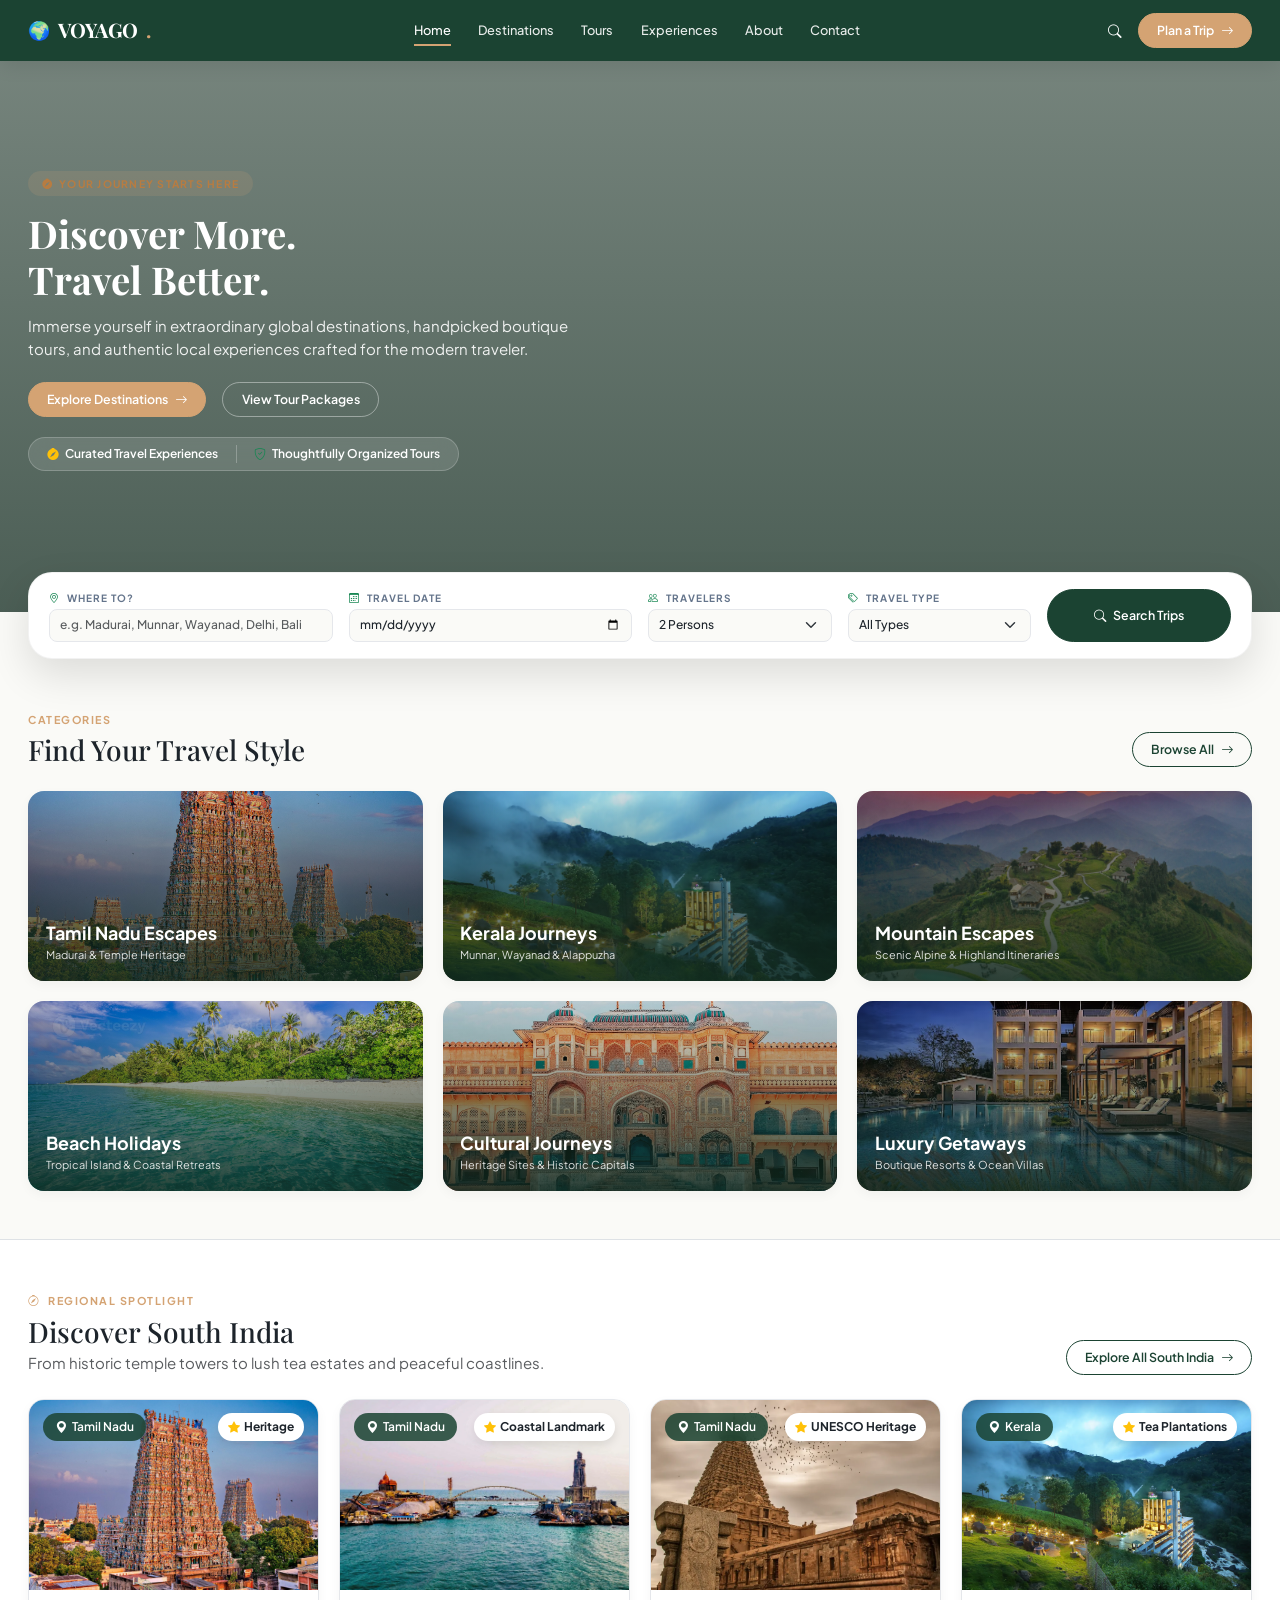
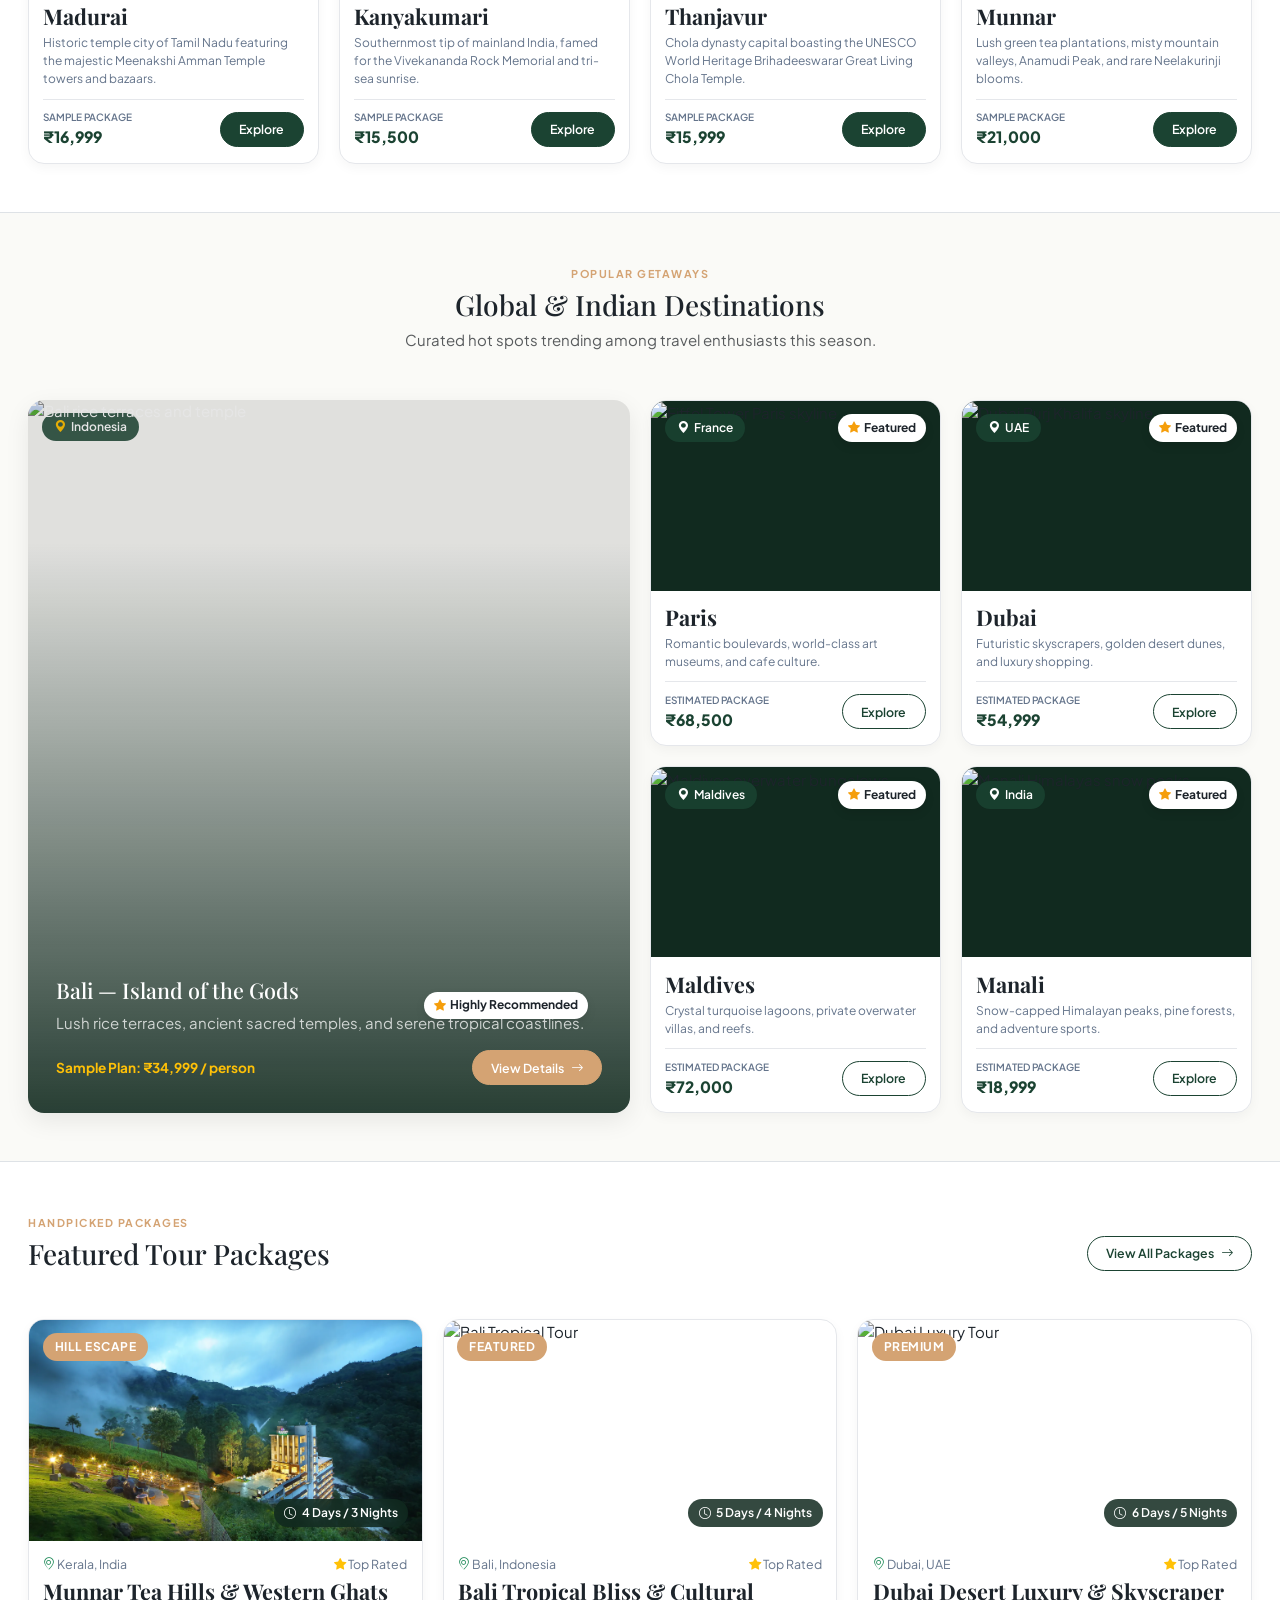
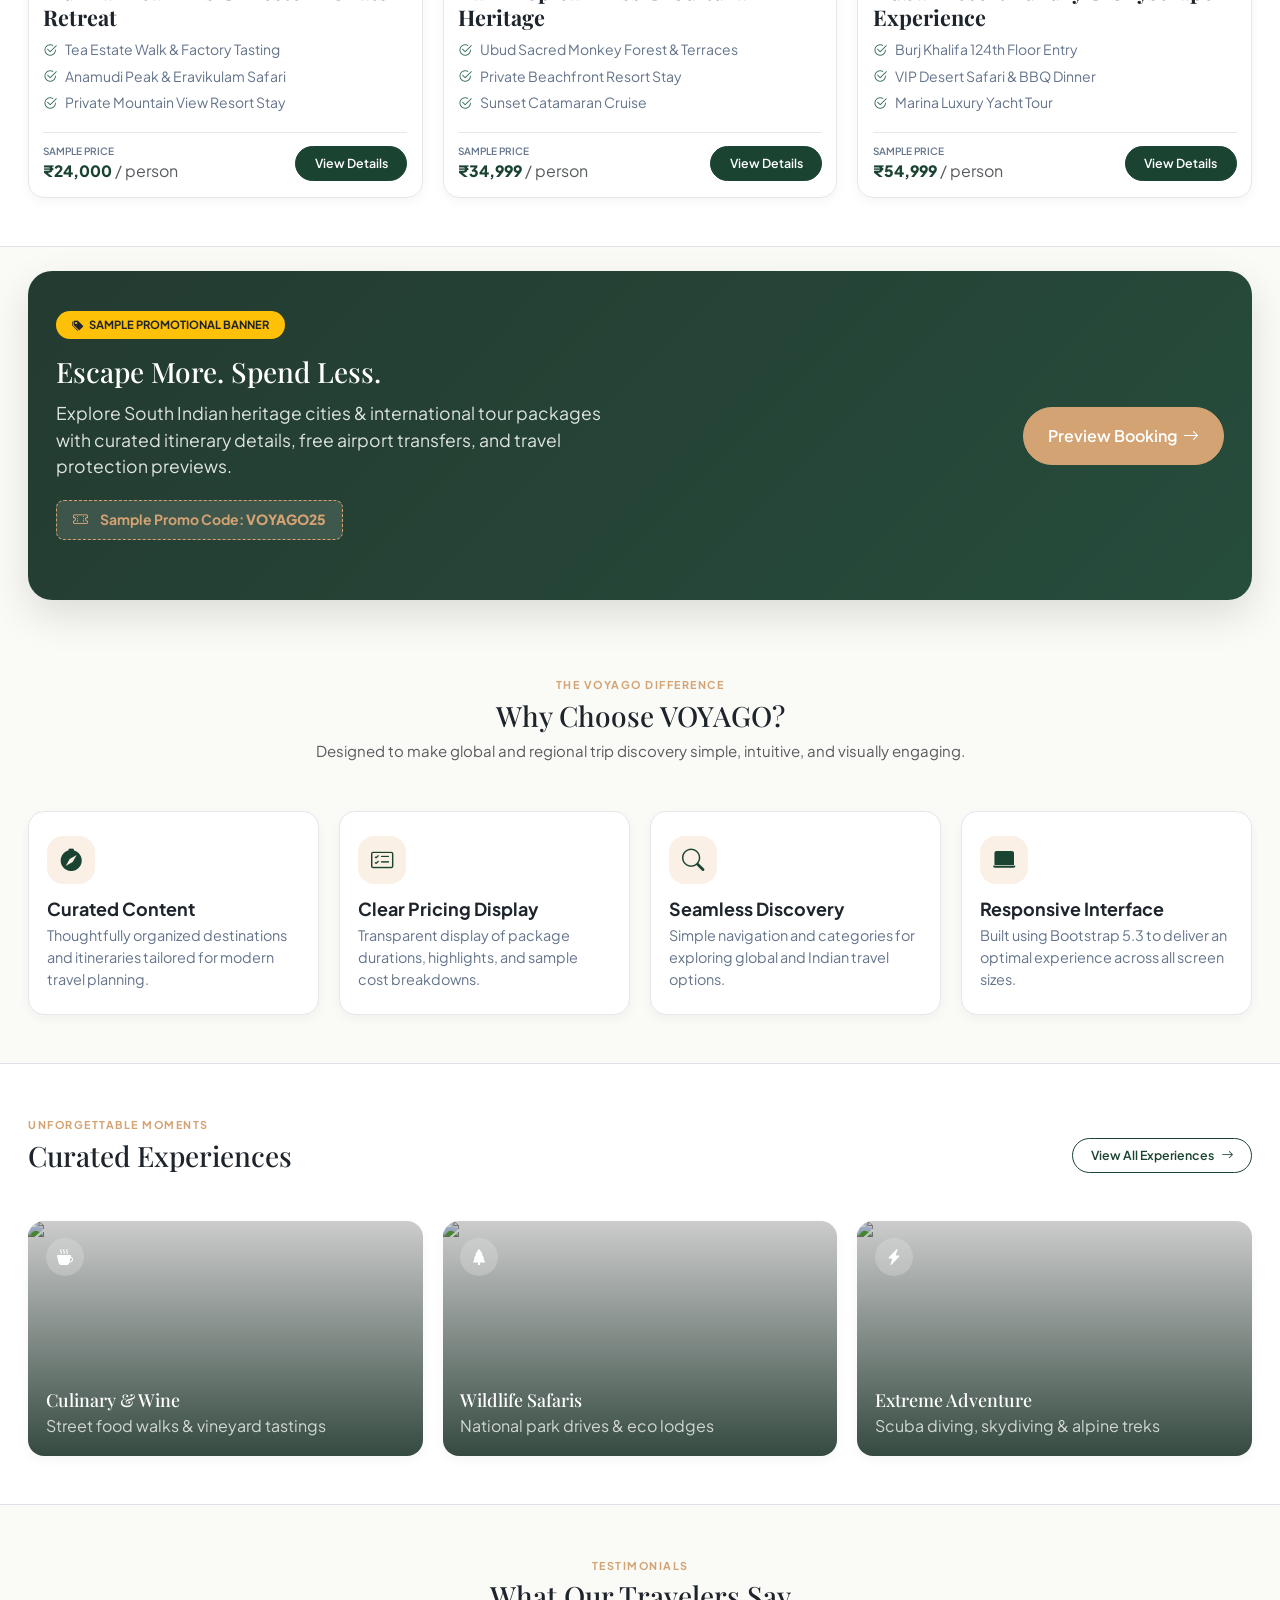
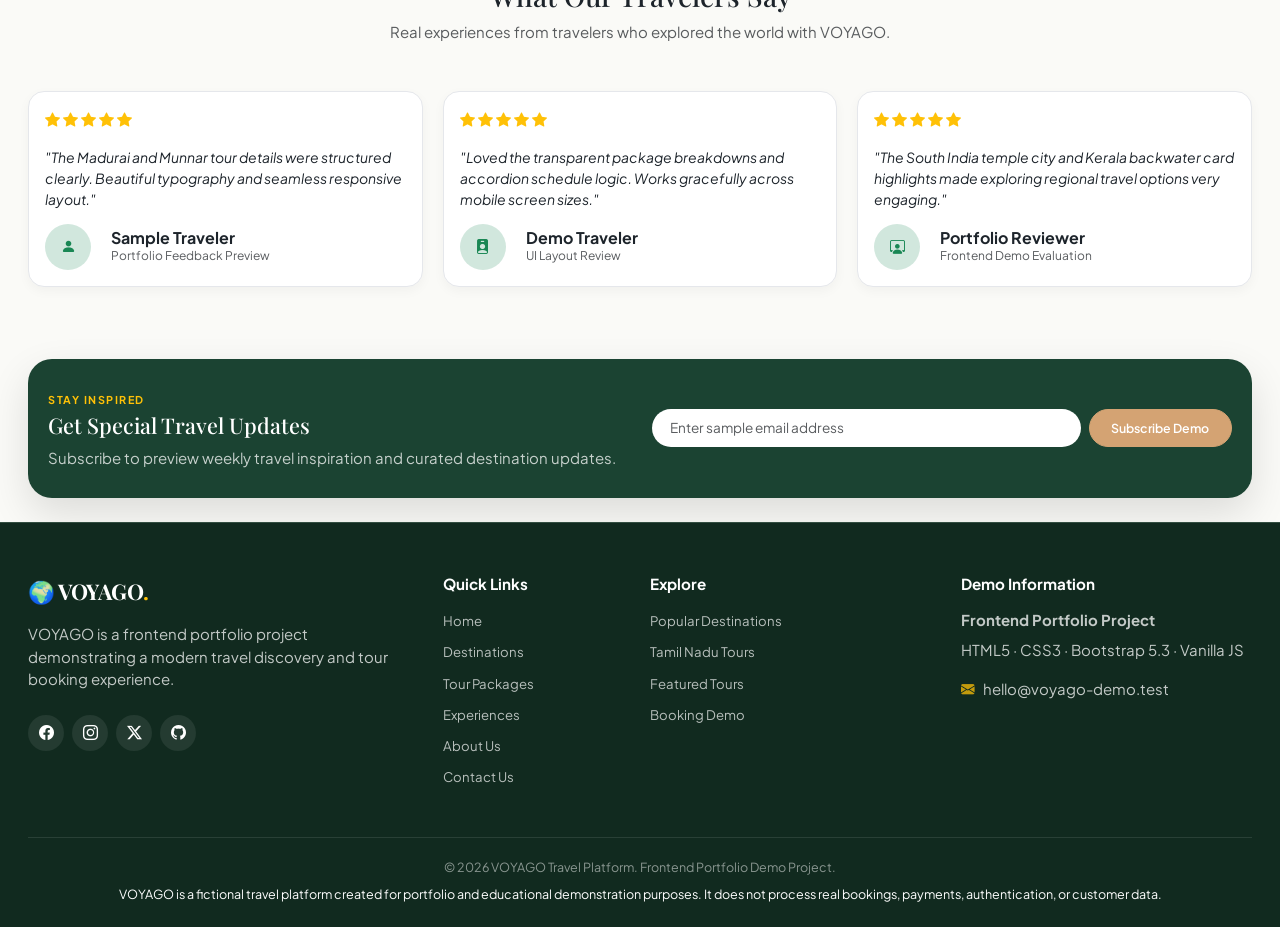
==== commit 488245db: "Fix website layout and update design" ====
--- a/index.html
+++ b/index.html
@@ -413,9 +413,9 @@
                 <div class="destination-card-footer">
                   <div class="price-tag">
                     <span class="label">Sample Price</span>
-                    <span class="amount">₹21,000 <small class="fw-normal text-muted fs-6">/ person</small></span>
-                  </div>
-                  <a href="tour-details.html" class="btn btn-sm btn-vy-primary">View Details</a>
+                    <span class="amount">₹24,000 <small class="fw-normal text-muted fs-6">/ person</small></span>
+                  </div>
+                  <a href="tour-details.html?id=munnar-alleppey" class="btn btn-sm btn-vy-primary">View Details</a>
                 </div>
               </div>
             </div>
@@ -445,7 +445,7 @@
                     <span class="label">Sample Price</span>
                     <span class="amount">₹34,999 <small class="fw-normal text-muted fs-6">/ person</small></span>
                   </div>
-                  <a href="tour-details.html" class="btn btn-sm btn-vy-primary">View Details</a>
+                  <a href="tour-details.html?id=bali-bliss" class="btn btn-sm btn-vy-primary">View Details</a>
                 </div>
               </div>
             </div>
@@ -475,7 +475,7 @@
                     <span class="label">Sample Price</span>
                     <span class="amount">₹54,999 <small class="fw-normal text-muted fs-6">/ person</small></span>
                   </div>
-                  <a href="tour-details.html" class="btn btn-sm btn-vy-primary">View Details</a>
+                  <a href="tour-details.html?id=dubai-luxury" class="btn btn-sm btn-vy-primary">View Details</a>
                 </div>
               </div>
             </div>
--- a/css/style.css
+++ b/css/style.css
@@ -49,14 +49,22 @@
    2. Base Styles & Typography Setup
    -------------------------------------------------------------------------- */
 html {
+  font-size: 100%;
   scroll-behavior: smooth;
+}
+
+.container {
+  width: min(100% - 2rem, 1260px) !important;
+  max-width: 1260px !important;
+  margin-inline: auto;
 }
 
 body {
   font-family: var(--vy-font-sans);
   background-color: var(--vy-bg);
   color: var(--vy-text-main);
-  line-height: 1.6;
+  line-height: 1.5;
+  font-size: 0.9375rem;
   overflow-x: hidden;
   -webkit-font-smoothing: antialiased;
 }
@@ -78,28 +86,28 @@
 /* Eyebrow / Category Tag Pill */
 .eyebrow-text {
   font-family: var(--vy-font-sans);
-  font-size: 0.8125rem;
+  font-size: 0.675rem;
   font-weight: 700;
   text-transform: uppercase;
-  letter-spacing: 2px;
+  letter-spacing: 1.5px;
   color: var(--vy-accent);
   display: inline-block;
-  margin-bottom: 0.75rem;
+  margin-bottom: 0.35rem;
 }
 
 .eyebrow-badge {
   background-color: rgba(212, 163, 115, 0.15);
   color: #B87C41;
-  padding: 0.35rem 1rem;
-  border-radius: var(--vy-radius-full);
-  font-size: 0.75rem;
-  font-weight: 700;
-  letter-spacing: 1.5px;
+  padding: 0.3rem 0.85rem;
+  border-radius: var(--vy-radius-full);
+  font-size: 0.65rem;
+  font-weight: 700;
+  letter-spacing: 1.25px;
   text-transform: uppercase;
   display: inline-flex;
   align-items: center;
-  gap: 0.5rem;
-  margin-bottom: 1rem;
+  gap: 0.4rem;
+  margin-bottom: 0.85rem;
 }
 
 /* Custom Buttons */
@@ -107,13 +115,14 @@
   background-color: var(--vy-primary);
   color: #FFFFFF;
   font-weight: 600;
-  padding: 0.75rem 1.75rem;
+  font-size: 0.775rem;
+  padding: 0.45rem 1.15rem;
   border-radius: var(--vy-radius-full);
   border: 1px solid var(--vy-primary);
   transition: var(--vy-transition);
   display: inline-flex;
   align-items: center;
-  gap: 0.5rem;
+  gap: 0.4rem;
 }
 
 .btn-vy-primary:hover,
@@ -122,20 +131,21 @@
   border-color: var(--vy-primary-dark);
   color: #FFFFFF;
   transform: translateY(-2px);
-  box-shadow: 0 8px 20px rgba(27, 67, 50, 0.25);
+  box-shadow: 0 6px 16px rgba(27, 67, 50, 0.2);
 }
 
 .btn-vy-accent {
   background-color: var(--vy-accent);
   color: #FFFFFF;
   font-weight: 600;
-  padding: 0.75rem 1.75rem;
+  font-size: 0.775rem;
+  padding: 0.45rem 1.15rem;
   border-radius: var(--vy-radius-full);
   border: 1px solid var(--vy-accent);
   transition: var(--vy-transition);
   display: inline-flex;
   align-items: center;
-  gap: 0.5rem;
+  gap: 0.4rem;
 }
 
 .btn-vy-accent:hover,
@@ -144,20 +154,21 @@
   border-color: var(--vy-accent-hover);
   color: #FFFFFF;
   transform: translateY(-2px);
-  box-shadow: 0 8px 20px rgba(212, 163, 115, 0.3);
+  box-shadow: 0 6px 16px rgba(212, 163, 115, 0.25);
 }
 
 .btn-vy-outline {
   background-color: transparent;
   color: #FFFFFF;
   font-weight: 600;
-  padding: 0.75rem 1.75rem;
+  font-size: 0.775rem;
+  padding: 0.45rem 1.15rem;
   border-radius: var(--vy-radius-full);
   border: 1.5px solid rgba(255, 255, 255, 0.4);
   transition: var(--vy-transition);
   display: inline-flex;
   align-items: center;
-  gap: 0.5rem;
+  gap: 0.4rem;
 }
 
 .btn-vy-outline:hover {
@@ -171,13 +182,14 @@
   background-color: transparent;
   color: var(--vy-primary);
   font-weight: 600;
-  padding: 0.75rem 1.75rem;
+  font-size: 0.775rem;
+  padding: 0.45rem 1.15rem;
   border-radius: var(--vy-radius-full);
   border: 1.5px solid var(--vy-primary);
   transition: var(--vy-transition);
   display: inline-flex;
   align-items: center;
-  gap: 0.5rem;
+  gap: 0.4rem;
 }
 
 .btn-vy-outline-dark:hover {
@@ -197,33 +209,34 @@
 }
 
 /* --------------------------------------------------------------------------
-   3. Navbar (Sticky & Glassmorphism Transition)
+   3. Navbar (Sticky & Solid Version)
    -------------------------------------------------------------------------- */
 .navbar-voyago {
-  padding: 1.25rem 0;
-  transition: var(--vy-transition);
-  background: transparent;
+  padding: 0.65rem 0;
+  transition: var(--vy-transition);
+  background-color: var(--vy-primary);
+  box-shadow: 0 4px 20px rgba(0, 0, 0, 0.1);
   z-index: 1050;
 }
 
 .navbar-voyago.scrolled {
-  padding: 0.85rem 0;
-  background-color: rgba(27, 67, 50, 0.95);
+  padding: 0.55rem 0;
+  background-color: rgba(27, 67, 50, 0.98);
   backdrop-filter: blur(12px);
   -webkit-backdrop-filter: blur(12px);
   box-shadow: 0 10px 30px rgba(0, 0, 0, 0.15);
 }
 
-/* Inner page navbar version (always solid) */
+/* Inner page navbar version */
 .navbar-voyago.navbar-solid {
   background-color: var(--vy-primary);
   box-shadow: 0 4px 20px rgba(0, 0, 0, 0.1);
-  padding: 0.85rem 0;
+  padding: 0.65rem 0;
 }
 
 .navbar-brand {
   font-family: var(--vy-font-serif);
-  font-size: 1.65rem;
+  font-size: 1.25rem;
   font-weight: 700;
   color: #FFFFFF !important;
   letter-spacing: -0.5px;
@@ -235,9 +248,9 @@
 
 .nav-link {
   font-weight: 500;
-  font-size: 0.95rem;
-  color: rgba(255, 255, 255, 0.85) !important;
-  padding: 0.5rem 1rem !important;
+  font-size: 0.8rem;
+  color: rgba(255, 255, 255, 0.9) !important;
+  padding: 0.4rem 0.85rem !important;
   position: relative;
   transition: var(--vy-transition);
 }
@@ -251,8 +264,8 @@
   content: '';
   position: absolute;
   bottom: 0px;
-  left: 1rem;
-  right: 1rem;
+  left: 0.85rem;
+  right: 0.85rem;
   height: 2px;
   background-color: var(--vy-accent);
   transform: scaleX(0);
@@ -267,7 +280,7 @@
 
 .navbar-toggler {
   border: none;
-  padding: 0.5rem;
+  padding: 0.4rem;
   color: #FFFFFF;
 }
 
@@ -280,56 +293,57 @@
    -------------------------------------------------------------------------- */
 .hero-section {
   position: relative;
-  min-height: 92vh;
+  min-height: 68vh;
   display: flex;
   align-items: center;
   background: linear-gradient(180deg, rgba(17, 42, 31, 0.55) 0%, rgba(17, 42, 31, 0.75) 100%),
               url('https://images.unsplash.com/photo-1507525428034-b723cf961d3e?auto=format&fit=crop&w=1920&q=80') center/cover no-repeat;
   padding-top: 100px;
-  padding-bottom: 120px;
-  color: #FFFFFF;
+  padding-bottom: 70px;
+  color: #FFFFFF;
+  z-index: 1;
 }
 
 .hero-content h1 {
-  font-size: clamp(2.5rem, 5vw, 4.25rem);
-  font-weight: 700;
-  line-height: 1.15;
-  color: #FFFFFF;
-  margin-bottom: 1.25rem;
+  font-size: clamp(1.75rem, 3vw, 2.75rem);
+  font-weight: 700;
+  line-height: 1.2;
+  color: #FFFFFF;
+  margin-bottom: 0.85rem;
 }
 
 .hero-content p {
-  font-size: 1.15rem;
+  font-size: 0.9375rem;
   color: rgba(255, 255, 255, 0.9);
-  max-width: 600px;
-  margin-bottom: 2.25rem;
+  max-width: 580px;
+  margin-bottom: 1.35rem;
 }
 
 .hero-stats-pill {
   display: inline-flex;
   align-items: center;
-  gap: 1.5rem;
+  gap: 1.1rem;
   background: rgba(255, 255, 255, 0.12);
   backdrop-filter: blur(10px);
-  padding: 0.75rem 1.5rem;
+  padding: 0.45rem 1.15rem;
   border-radius: var(--vy-radius-full);
   border: 1px solid rgba(255, 255, 255, 0.2);
-  margin-top: 2rem;
+  margin-top: 1.25rem;
 }
 
 .hero-stat-item {
   display: flex;
   align-items: center;
-  gap: 0.5rem;
-  font-size: 0.875rem;
+  gap: 0.35rem;
+  font-size: 0.75rem;
   font-weight: 600;
 }
 
 /* --------------------------------------------------------------------------
-   5. Floating Search Panel
+   5. Floating Search Panel (Content Below Frozen Header)
    -------------------------------------------------------------------------- */
 .search-panel-wrapper {
-  margin-top: -65px;
+  margin-top: -40px;
   position: relative;
   z-index: 20;
 }
@@ -337,7 +351,7 @@
 .search-panel-card {
   background: #FFFFFF;
   border-radius: var(--vy-radius-lg);
-  padding: 1.75rem 2rem;
+  padding: 1rem 1.25rem;
   box-shadow: var(--vy-shadow-lg);
   border: 1px solid rgba(0, 0, 0, 0.05);
 }
@@ -347,12 +361,12 @@
 }
 
 .search-input-group label {
-  font-size: 0.75rem;
+  font-size: 0.625rem;
   font-weight: 700;
   text-transform: uppercase;
   letter-spacing: 1px;
   color: var(--vy-text-muted);
-  margin-bottom: 0.35rem;
+  margin-bottom: 0.2rem;
   display: block;
 }
 
@@ -360,11 +374,11 @@
 .search-input-group .form-select {
   border: 1px solid var(--vy-border);
   border-radius: var(--vy-radius-sm);
-  padding: 0.65rem 0.85rem;
+  padding: 0.4rem 0.65rem;
   font-weight: 500;
   color: var(--vy-text-main);
   background-color: #FAFAF7;
-  font-size: 0.925rem;
+  font-size: 0.75rem;
 }
 
 .search-input-group .form-control:focus,
@@ -381,10 +395,10 @@
   position: relative;
   border-radius: var(--vy-radius-md);
   overflow: hidden;
-  height: 240px;
+  height: 190px;
   display: flex;
   align-items: flex-end;
-  padding: 1.5rem;
+  padding: 1.1rem;
   color: #FFFFFF;
   text-decoration: none;
   box-shadow: var(--vy-shadow-sm);
@@ -418,14 +432,14 @@
 
 .category-card-content h4 {
   color: #FFFFFF;
-  font-size: 1.25rem;
-  font-weight: 700;
-  margin-bottom: 0.25rem;
+  font-size: 0.925rem;
+  font-weight: 700;
+  margin-bottom: 0.2rem;
 }
 
 .category-card-content p {
-  font-size: 0.85rem;
-  color: rgba(255, 255, 255, 0.8);
+  font-size: 0.685rem;
+  color: rgba(255, 255, 255, 0.85);
   margin-bottom: 0;
 }
 
@@ -474,8 +488,8 @@
 .destination-img-wrapper {
   position: relative;
   overflow: hidden;
-  aspect-ratio: 4/3;
-  min-height: 240px;
+  aspect-ratio: 16/10;
+  min-height: 190px;
   background-color: var(--vy-primary-dark);
 }
 
@@ -492,12 +506,12 @@
 
 .badge-location {
   position: absolute;
-  top: 1rem;
-  left: 1rem;
+  top: 0.85rem;
+  left: 0.85rem;
   background: rgba(27, 67, 50, 0.85);
   backdrop-filter: blur(8px);
   color: #FFFFFF;
-  padding: 0.35rem 0.85rem;
+  padding: 0.3rem 0.75rem;
   border-radius: var(--vy-radius-full);
   font-size: 0.75rem;
   font-weight: 600;
@@ -508,11 +522,11 @@
 
 .badge-rating {
   position: absolute;
-  top: 1rem;
-  right: 1rem;
+  top: 0.85rem;
+  right: 0.85rem;
   background: #FFFFFF;
   color: var(--vy-text-main);
-  padding: 0.35rem 0.75rem;
+  padding: 0.3rem 0.65rem;
   border-radius: var(--vy-radius-full);
   font-size: 0.75rem;
   font-weight: 700;
@@ -527,27 +541,27 @@
 }
 
 .destination-card-body {
-  padding: 1.5rem;
+  padding: 0.9rem;
   display: flex;
   flex-direction: column;
   flex-grow: 1;
 }
 
 .destination-card-body h3 {
-  font-size: 1.35rem;
-  font-weight: 700;
-  margin-bottom: 0.5rem;
+  font-size: 0.95rem;
+  font-weight: 700;
+  margin-bottom: 0.25rem;
 }
 
 .destination-card-body p {
   color: var(--vy-text-muted);
-  font-size: 0.9rem;
-  margin-bottom: 1.25rem;
+  font-size: 0.75rem;
+  margin-bottom: 0.65rem;
 }
 
 .destination-card-footer {
   margin-top: auto;
-  padding-top: 1rem;
+  padding-top: 0.65rem;
   border-top: 1px solid var(--vy-border);
   display: flex;
   align-items: center;
@@ -560,14 +574,14 @@
 }
 
 .price-tag .label {
-  font-size: 0.725rem;
+  font-size: 0.625rem;
   text-transform: uppercase;
   color: var(--vy-text-muted);
   font-weight: 600;
 }
 
 .price-tag .amount {
-  font-size: 1.2rem;
+  font-size: 0.975rem;
   font-weight: 800;
   color: var(--vy-primary);
 }
@@ -578,11 +592,11 @@
   border-radius: var(--vy-radius-md);
   overflow: hidden;
   height: 100%;
-  min-height: 420px;
+  min-height: 360px;
   display: flex;
   flex-direction: column;
   justify-content: flex-end;
-  padding: 2.25rem;
+  padding: 1.75rem;
   color: #FFFFFF;
   box-shadow: var(--vy-shadow-md);
 }
@@ -636,7 +650,7 @@
 
 .tour-img-wrapper {
   position: relative;
-  aspect-ratio: 16/10;
+  aspect-ratio: 16/9;
   overflow: hidden;
 }
 
@@ -653,11 +667,11 @@
 
 .tour-badge-offer {
   position: absolute;
-  top: 1rem;
-  left: 1rem;
+  top: 0.85rem;
+  left: 0.85rem;
   background: var(--vy-accent);
   color: #FFFFFF;
-  padding: 0.35rem 0.85rem;
+  padding: 0.3rem 0.75rem;
   border-radius: var(--vy-radius-full);
   font-size: 0.75rem;
   font-weight: 700;
@@ -667,12 +681,12 @@
 
 .tour-badge-duration {
   position: absolute;
-  bottom: 1rem;
-  right: 1rem;
+  bottom: 0.85rem;
+  right: 0.85rem;
   background: rgba(17, 42, 31, 0.85);
   backdrop-filter: blur(8px);
   color: #FFFFFF;
-  padding: 0.35rem 0.75rem;
+  padding: 0.3rem 0.65rem;
   border-radius: var(--vy-radius-full);
   font-size: 0.75rem;
   font-weight: 600;
@@ -682,7 +696,7 @@
 }
 
 .tour-card-body {
-  padding: 1.5rem;
+  padding: 0.9rem;
   display: flex;
   flex-direction: column;
   flex-grow: 1;
@@ -692,21 +706,21 @@
   display: flex;
   align-items: center;
   justify-content: space-between;
-  font-size: 0.825rem;
+  font-size: 0.775rem;
   color: var(--vy-text-muted);
+  margin-bottom: 0.35rem;
+}
+
+.tour-title {
+  font-size: 1.05rem;
+  font-weight: 700;
   margin-bottom: 0.5rem;
-}
-
-.tour-title {
-  font-size: 1.25rem;
-  font-weight: 700;
-  margin-bottom: 0.75rem;
 }
 
 .tour-highlights-list {
   list-style: none;
   padding: 0;
-  margin: 0 0 1.25rem 0;
+  margin: 0 0 0.85rem 0;
   font-size: 0.875rem;
   color: var(--vy-text-muted);
 }
@@ -729,7 +743,7 @@
   background: linear-gradient(135deg, rgba(17, 42, 31, 0.92) 0%, rgba(27, 67, 50, 0.95) 100%),
               url('https://images.unsplash.com/photo-1506929562872-bb421503ef21?auto=format&fit=crop&w=1600&q=80') center/cover no-repeat;
   border-radius: var(--vy-radius-lg);
-  padding: 4rem 3rem;
+  padding: 2.5rem 1.75rem;
   color: #FFFFFF;
   position: relative;
   overflow: hidden;
@@ -739,14 +753,14 @@
 .offer-banner h2 {
   color: #FFFFFF;
   font-size: clamp(2rem, 3.5vw, 3rem);
-  margin-bottom: 1rem;
+  margin-bottom: 0.75rem;
 }
 
 .offer-banner p {
   color: rgba(255, 255, 255, 0.85);
   font-size: 1.1rem;
   max-width: 580px;
-  margin-bottom: 2rem;
+  margin-bottom: 1.25rem;
 }
 
 .offer-code-box {
@@ -755,12 +769,12 @@
   gap: 0.75rem;
   background: rgba(255, 255, 255, 0.12);
   border: 1px dashed var(--vy-accent);
-  padding: 0.6rem 1.25rem;
+  padding: 0.5rem 1rem;
   border-radius: var(--vy-radius-sm);
   font-size: 0.875rem;
   font-weight: 700;
   color: var(--vy-accent);
-  margin-bottom: 2rem;
+  margin-bottom: 1.25rem;
 }
 
 /* --------------------------------------------------------------------------
@@ -768,7 +782,7 @@
    -------------------------------------------------------------------------- */
 .feature-box {
   background: #FFFFFF;
-  padding: 2.25rem 1.75rem;
+  padding: 1.5rem 1.15rem;
   border-radius: var(--vy-radius-md);
   border: 1px solid var(--vy-border);
   box-shadow: var(--vy-shadow-sm);
@@ -783,16 +797,16 @@
 }
 
 .feature-icon-wrapper {
-  width: 60px;
-  height: 60px;
+  width: 48px;
+  height: 48px;
   background: var(--vy-accent-light);
   color: var(--vy-primary);
   border-radius: var(--vy-radius-md);
   display: flex;
   align-items: center;
   justify-content: center;
-  font-size: 1.6rem;
-  margin-bottom: 1.25rem;
+  font-size: 1.4rem;
+  margin-bottom: 0.85rem;
   transition: var(--vy-transition);
 }
 
@@ -804,7 +818,7 @@
 .feature-box h4 {
   font-size: 1.2rem;
   font-weight: 700;
-  margin-bottom: 0.6rem;
+  margin-bottom: 0.4rem;
 }
 
 .feature-box p {
@@ -820,11 +834,11 @@
   position: relative;
   border-radius: var(--vy-radius-md);
   overflow: hidden;
-  height: 280px;
+  height: 235px;
   display: flex;
   flex-direction: column;
   justify-content: space-between;
-  padding: 1.5rem;
+  padding: 1.1rem;
   color: #FFFFFF;
   box-shadow: var(--vy-shadow-sm);
   transition: var(--vy-transition);
@@ -855,15 +869,15 @@
 }
 
 .experience-icon {
-  width: 44px;
-  height: 44px;
+  width: 38px;
+  height: 38px;
   background: rgba(255, 255, 255, 0.2);
   backdrop-filter: blur(8px);
   border-radius: var(--vy-radius-full);
   display: flex;
   align-items: center;
   justify-content: center;
-  font-size: 1.15rem;
+  font-size: 1rem;
   color: #FFFFFF;
 }
 
@@ -882,22 +896,22 @@
 .step-card {
   position: relative;
   text-align: center;
-  padding: 2rem 1.5rem;
+  padding: 1.25rem 1rem;
 }
 
 .step-number {
-  width: 56px;
-  height: 56px;
+  width: 46px;
+  height: 46px;
   background: var(--vy-surface);
   border: 2px solid var(--vy-accent);
   color: var(--vy-primary);
   border-radius: var(--vy-radius-full);
-  font-size: 1.2rem;
+  font-size: 1.1rem;
   font-weight: 800;
   display: flex;
   align-items: center;
   justify-content: center;
-  margin: 0 auto 1.5rem auto;
+  margin: 0 auto 1rem auto;
   box-shadow: var(--vy-shadow-sm);
   transition: var(--vy-transition);
 }
@@ -912,7 +926,7 @@
 .step-card h4 {
   font-size: 1.25rem;
   font-weight: 700;
-  margin-bottom: 0.75rem;
+  margin-bottom: 0.5rem;
 }
 
 .step-card p {
@@ -941,7 +955,7 @@
 }
 
 .article-img-wrapper {
-  aspect-ratio: 16/9;
+  aspect-ratio: 16/10;
   overflow: hidden;
 }
 
@@ -957,7 +971,7 @@
 }
 
 .article-card-body {
-  padding: 1.5rem;
+  padding: 0.9rem;
   display: flex;
   flex-direction: column;
   flex-grow: 1;
@@ -969,20 +983,20 @@
   text-transform: uppercase;
   color: var(--vy-accent);
   letter-spacing: 1px;
-  margin-bottom: 0.5rem;
+  margin-bottom: 0.35rem;
 }
 
 .article-title {
   font-size: 1.15rem;
   font-weight: 700;
-  margin-bottom: 0.75rem;
+  margin-bottom: 0.5rem;
   line-height: 1.4;
 }
 
 .article-excerpt {
   color: var(--vy-text-muted);
   font-size: 0.875rem;
-  margin-bottom: 1.25rem;
+  margin-bottom: 0.85rem;
 }
 
 /* --------------------------------------------------------------------------
@@ -991,7 +1005,7 @@
 .testimonial-card {
   background: #FFFFFF;
   border-radius: var(--vy-radius-md);
-  padding: 2rem;
+  padding: 1rem;
   border: 1px solid var(--vy-border);
   box-shadow: var(--vy-shadow-sm);
   height: 100%;
@@ -1008,34 +1022,34 @@
 }
 
 .testimonial-quote {
-  font-size: 0.95rem;
+  font-size: 0.875rem;
   color: var(--vy-text-main);
   font-style: italic;
-  margin-bottom: 1.5rem;
-  line-height: 1.6;
+  margin-bottom: 0.85rem;
+  line-height: 1.5;
 }
 
 .testimonial-author {
   display: flex;
   align-items: center;
-  gap: 1rem;
+  gap: 0.75rem;
 }
 
 .testimonial-avatar {
-  width: 50px;
-  height: 50px;
+  width: 38px;
+  height: 38px;
   border-radius: var(--vy-radius-full);
   object-fit: cover;
 }
 
 .author-info h5 {
-  font-size: 0.95rem;
-  font-weight: 700;
-  margin-bottom: 0.15rem;
+  font-size: 0.85rem;
+  font-weight: 700;
+  margin-bottom: 0.1rem;
 }
 
 .author-info p {
-  font-size: 0.8rem;
+  font-size: 0.75rem;
   color: var(--vy-text-muted);
   margin-bottom: 0;
 }
@@ -1046,7 +1060,7 @@
 .newsletter-box {
   background: var(--vy-primary);
   border-radius: var(--vy-radius-lg);
-  padding: 3.5rem 2.5rem;
+  padding: 1.75rem 1.25rem;
   color: #FFFFFF;
   box-shadow: var(--vy-shadow-lg);
 }
@@ -1057,14 +1071,14 @@
 
 .newsletter-form .form-control {
   border-radius: var(--vy-radius-full);
-  padding: 0.85rem 1.5rem;
+  padding: 0.55rem 1.15rem;
   border: none;
-  font-size: 0.95rem;
+  font-size: 0.85rem;
 }
 
 .newsletter-form .btn-vy-accent {
   border-radius: var(--vy-radius-full);
-  padding: 0.85rem 2rem;
+  padding: 0.55rem 1.35rem;
 }
 
 /* --------------------------------------------------------------------------
@@ -1073,17 +1087,17 @@
 .site-footer {
   background-color: var(--vy-primary-dark);
   color: rgba(255, 255, 255, 0.75);
-  padding-top: 5rem;
-  padding-bottom: 2rem;
+  padding-top: 3.25rem;
+  padding-bottom: 1.5rem;
   border-top: 1px solid var(--vy-border-dark);
 }
 
 .site-footer h5 {
   color: #FFFFFF;
   font-family: var(--vy-font-sans);
-  font-size: 1.05rem;
-  font-weight: 700;
-  margin-bottom: 1.5rem;
+  font-size: 0.95rem;
+  font-weight: 700;
+  margin-bottom: 1rem;
 }
 
 .footer-links {
@@ -1093,12 +1107,12 @@
 }
 
 .footer-links li {
-  margin-bottom: 0.75rem;
+  margin-bottom: 0.55rem;
 }
 
 .footer-links a {
   color: rgba(255, 255, 255, 0.7);
-  font-size: 0.9rem;
+  font-size: 0.825rem;
 }
 
 .footer-links a:hover {
@@ -1107,8 +1121,8 @@
 }
 
 .social-icon-btn {
-  width: 40px;
-  height: 40px;
+  width: 36px;
+  height: 36px;
   border-radius: var(--vy-radius-full);
   background: rgba(255, 255, 255, 0.08);
   color: #FFFFFF;
@@ -1126,9 +1140,9 @@
 
 .footer-bottom {
   border-top: 1px solid rgba(255, 255, 255, 0.1);
-  padding-top: 2rem;
-  margin-top: 4rem;
-  font-size: 0.85rem;
+  padding-top: 1.25rem;
+  margin-top: 2.5rem;
+  font-size: 0.785rem;
 }
 
 /* --------------------------------------------------------------------------
@@ -1171,3 +1185,43 @@
     padding: 2.25rem 1.5rem;
   }
 }
+
+/* --------------------------------------------------------------------------
+   18. Fluid Clamp Typography & Layout System
+   -------------------------------------------------------------------------- */
+h2, .fs-1 {
+  font-size: clamp(1.4rem, 2.2vw, 1.75rem) !important;
+}
+
+h3, .fs-2 {
+  font-size: clamp(1.15rem, 1.8vw, 1.35rem) !important;
+}
+
+h4, .fs-3 {
+  font-size: clamp(0.975rem, 1.4vw, 1.125rem) !important;
+}
+
+.fs-4 {
+  font-size: 0.9375rem !important;
+}
+
+.fs-5 {
+  font-size: 0.85rem !important;
+}
+
+section.py-5 {
+  padding-top: 2.25rem !important;
+  padding-bottom: 2.25rem !important;
+}
+
+.container.py-4 {
+  padding-top: 0.75rem !important;
+  padding-bottom: 0.75rem !important;
+}
+
+/* Sitewide Compact Grid Gaps */
+.row.g-4, .row.gx-4, .row.gy-4 {
+  --bs-gutter-x: 1.25rem;
+  --bs-gutter-y: 1.25rem;
+}
+
